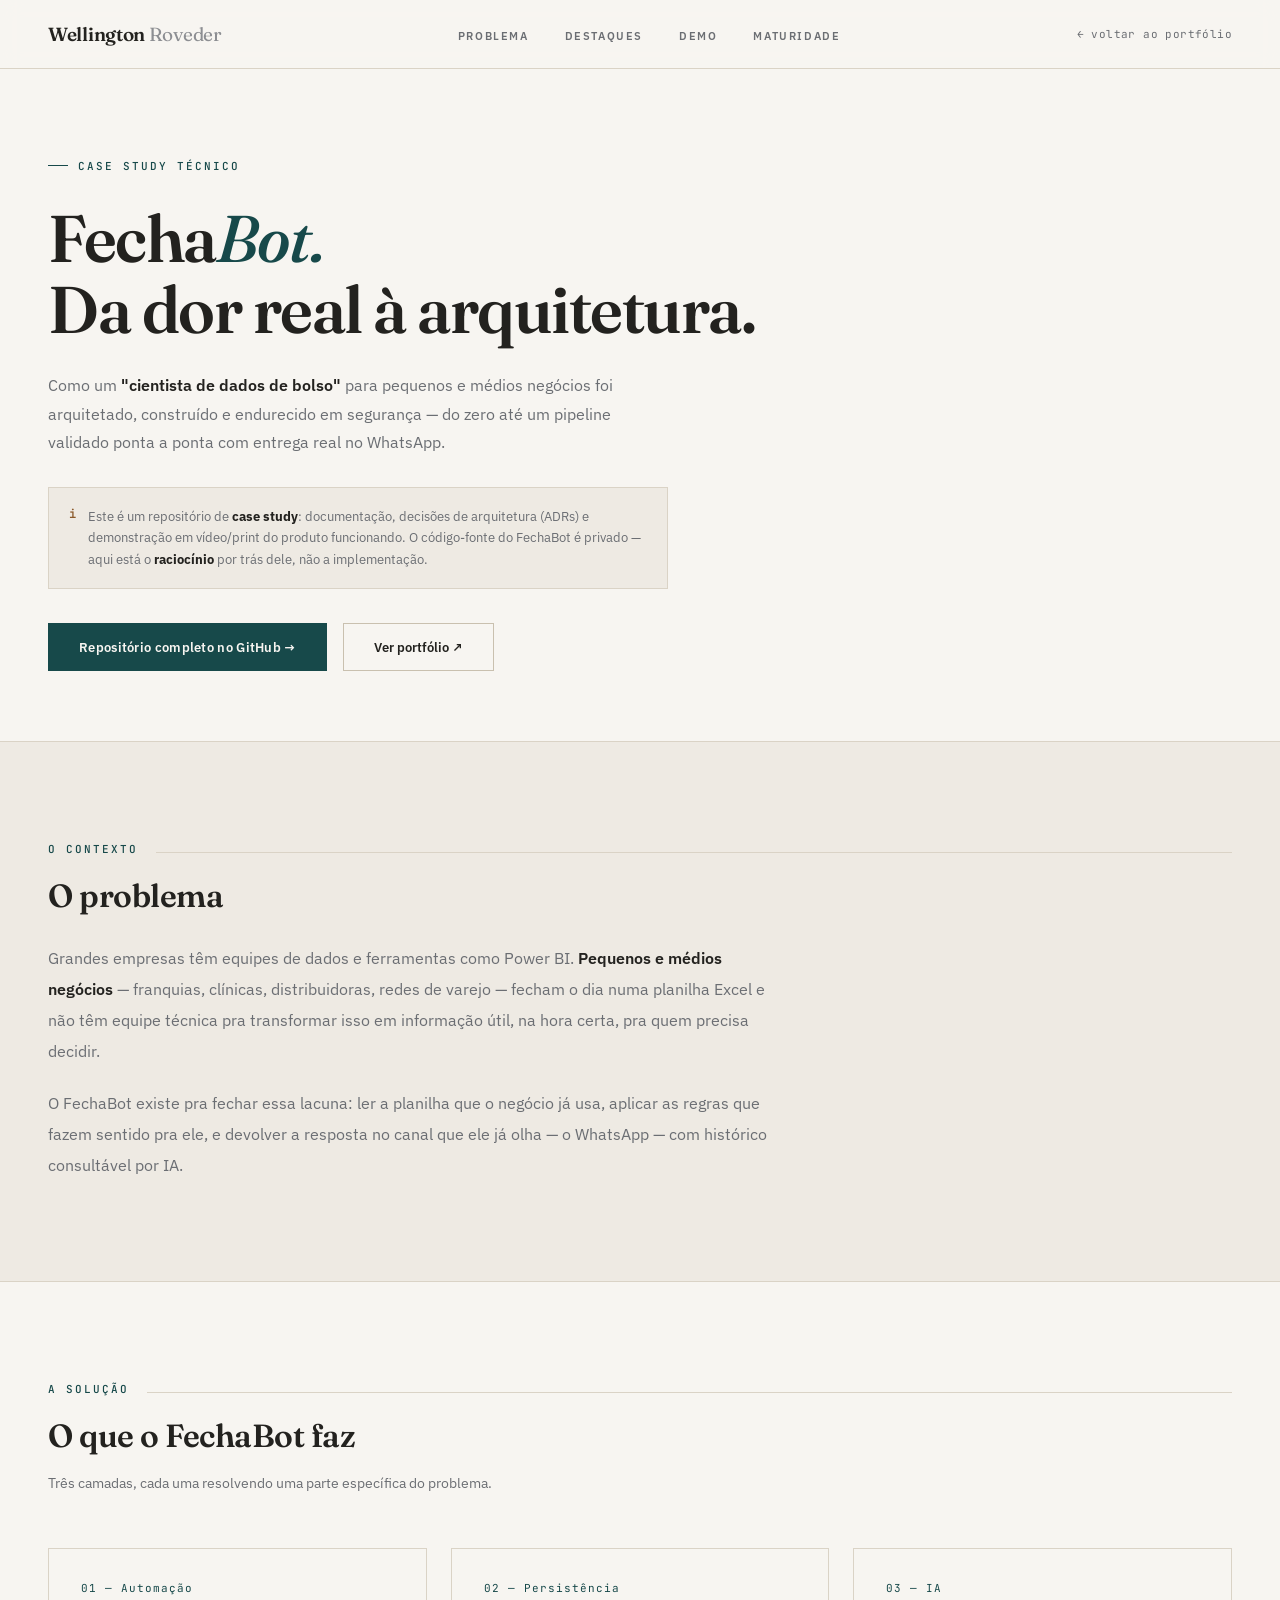
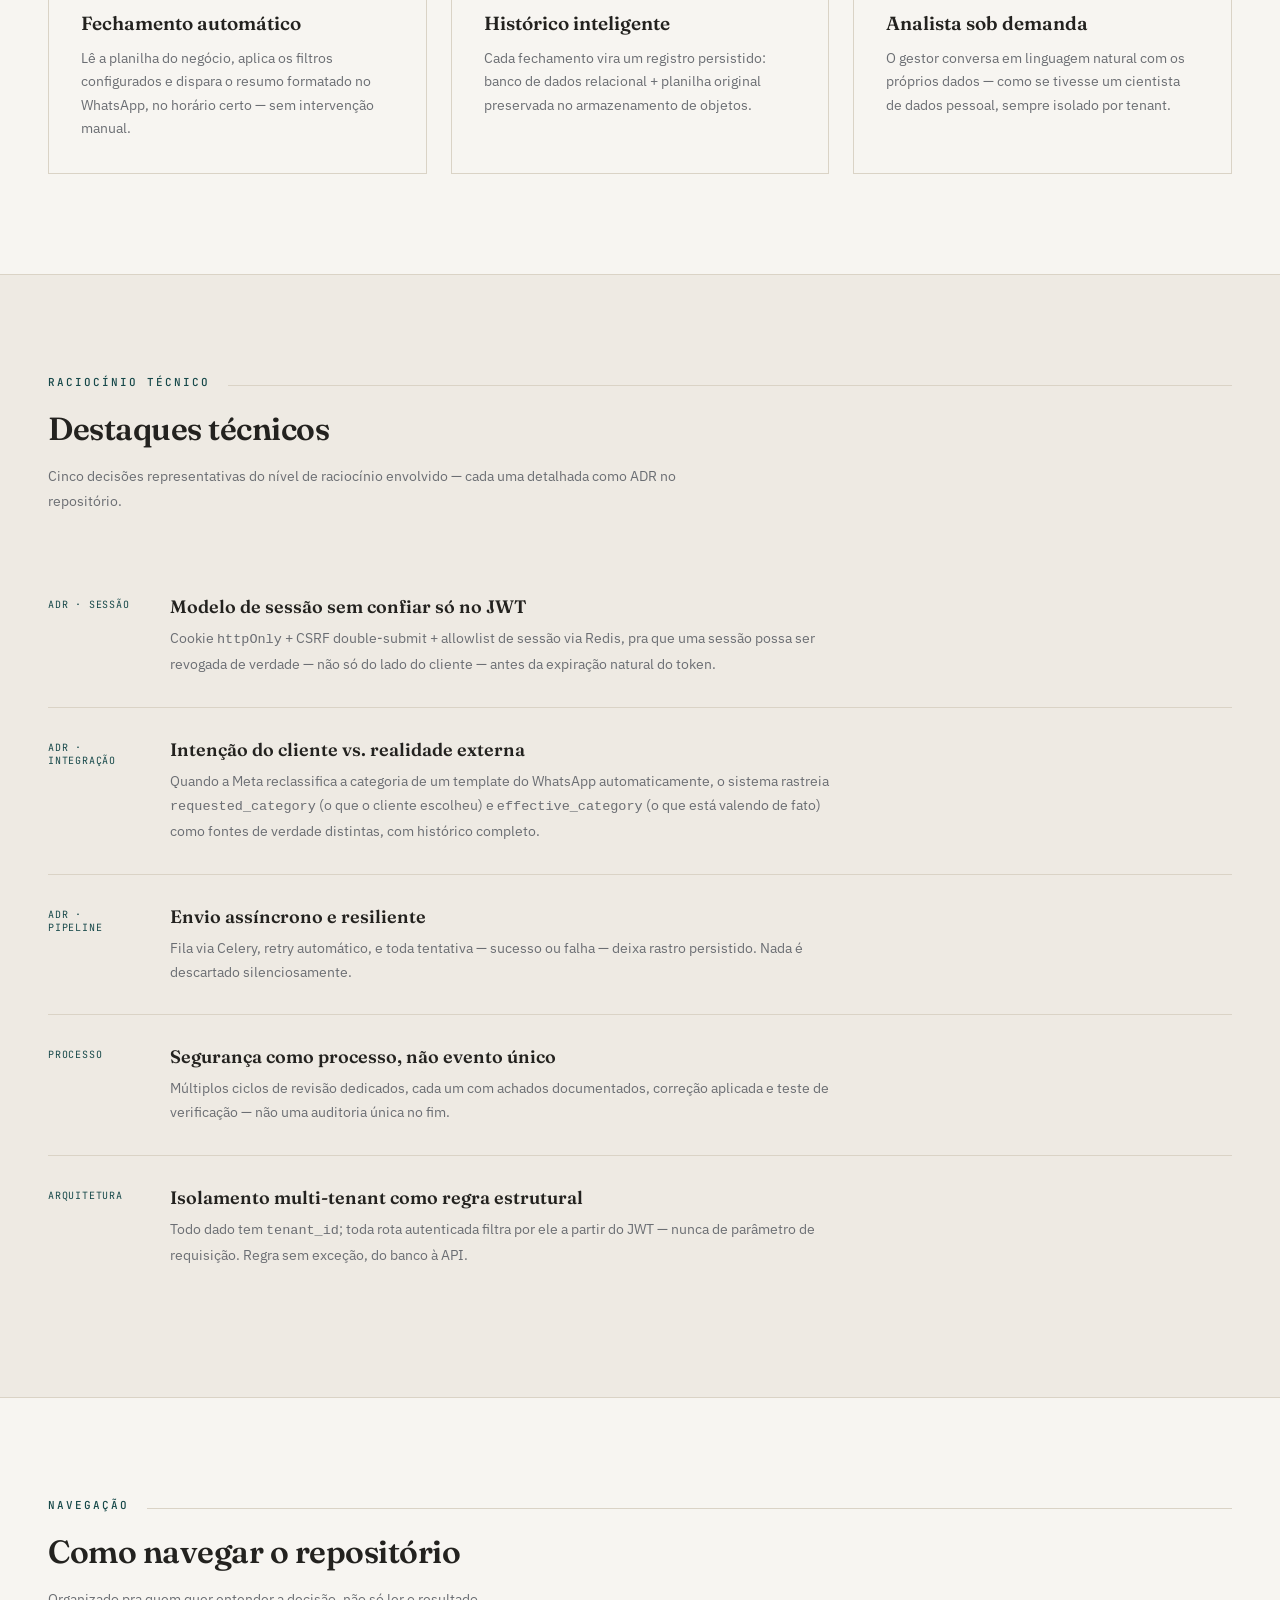
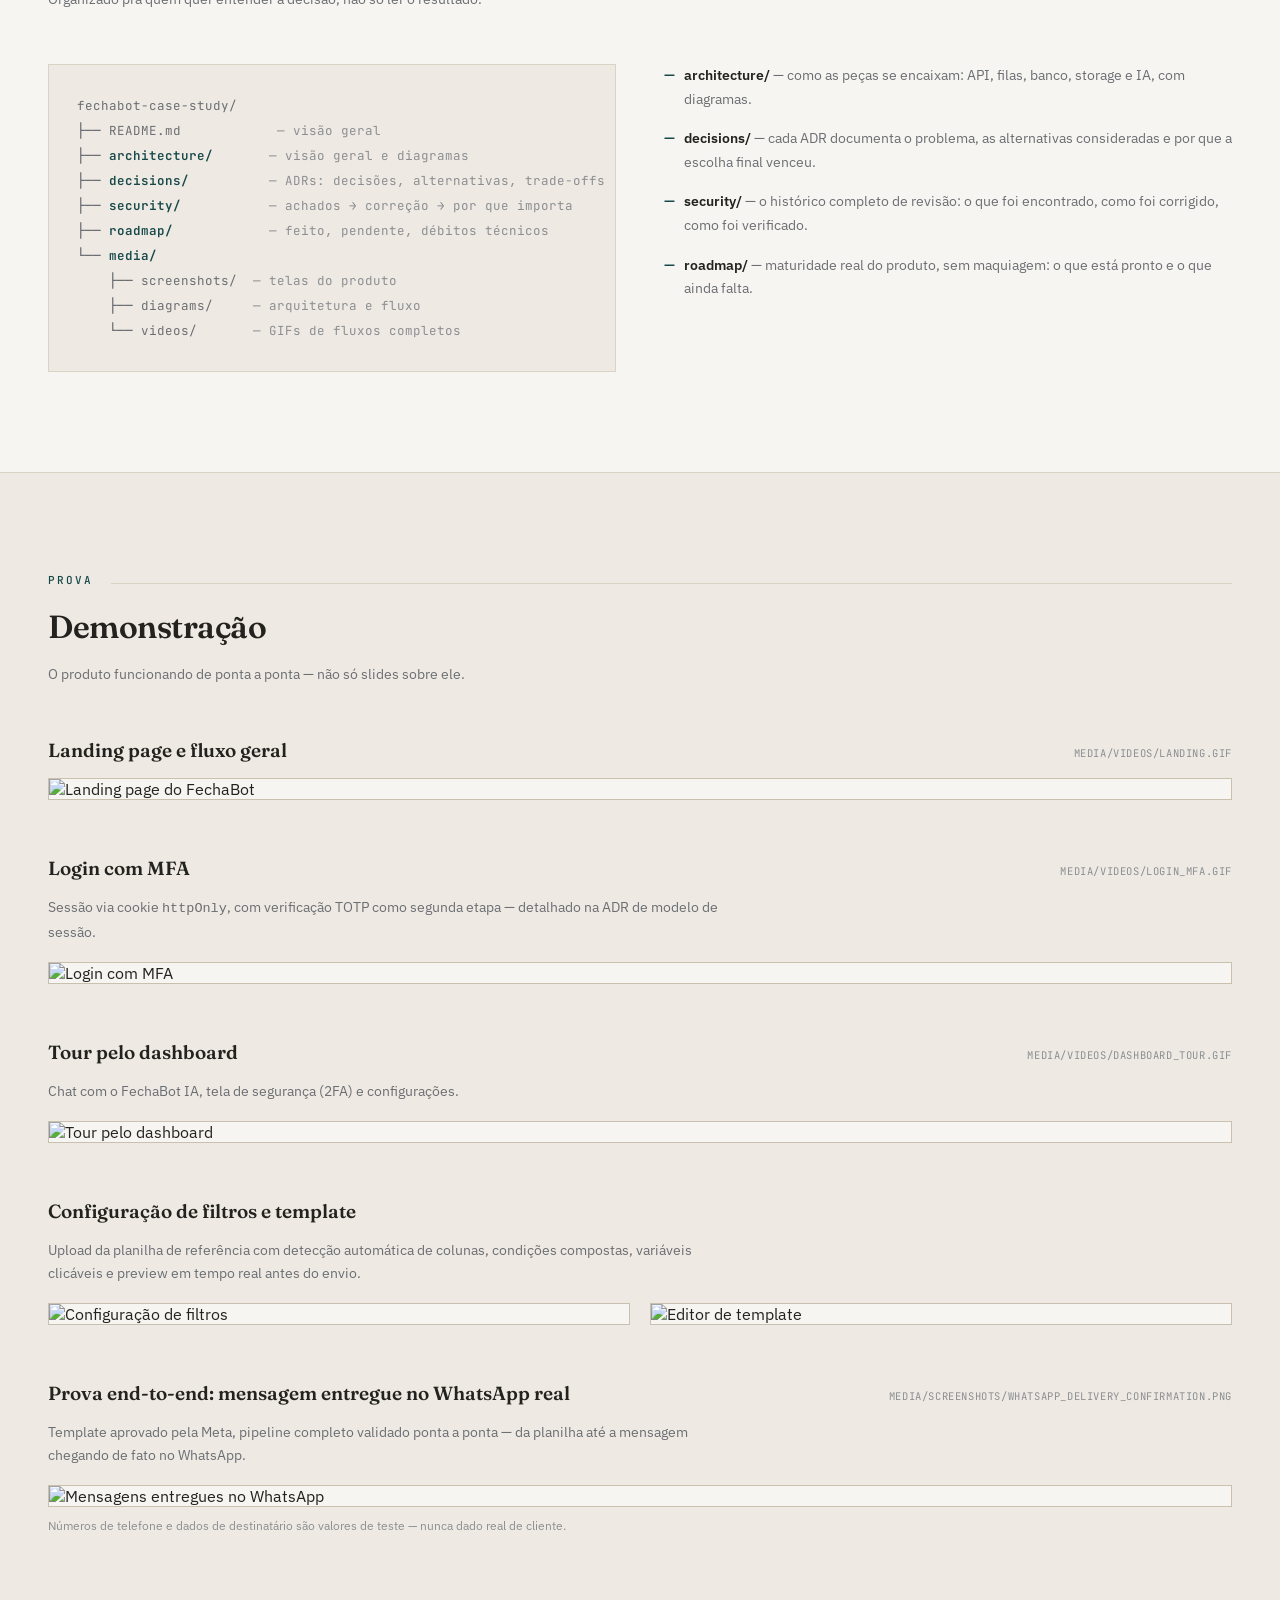
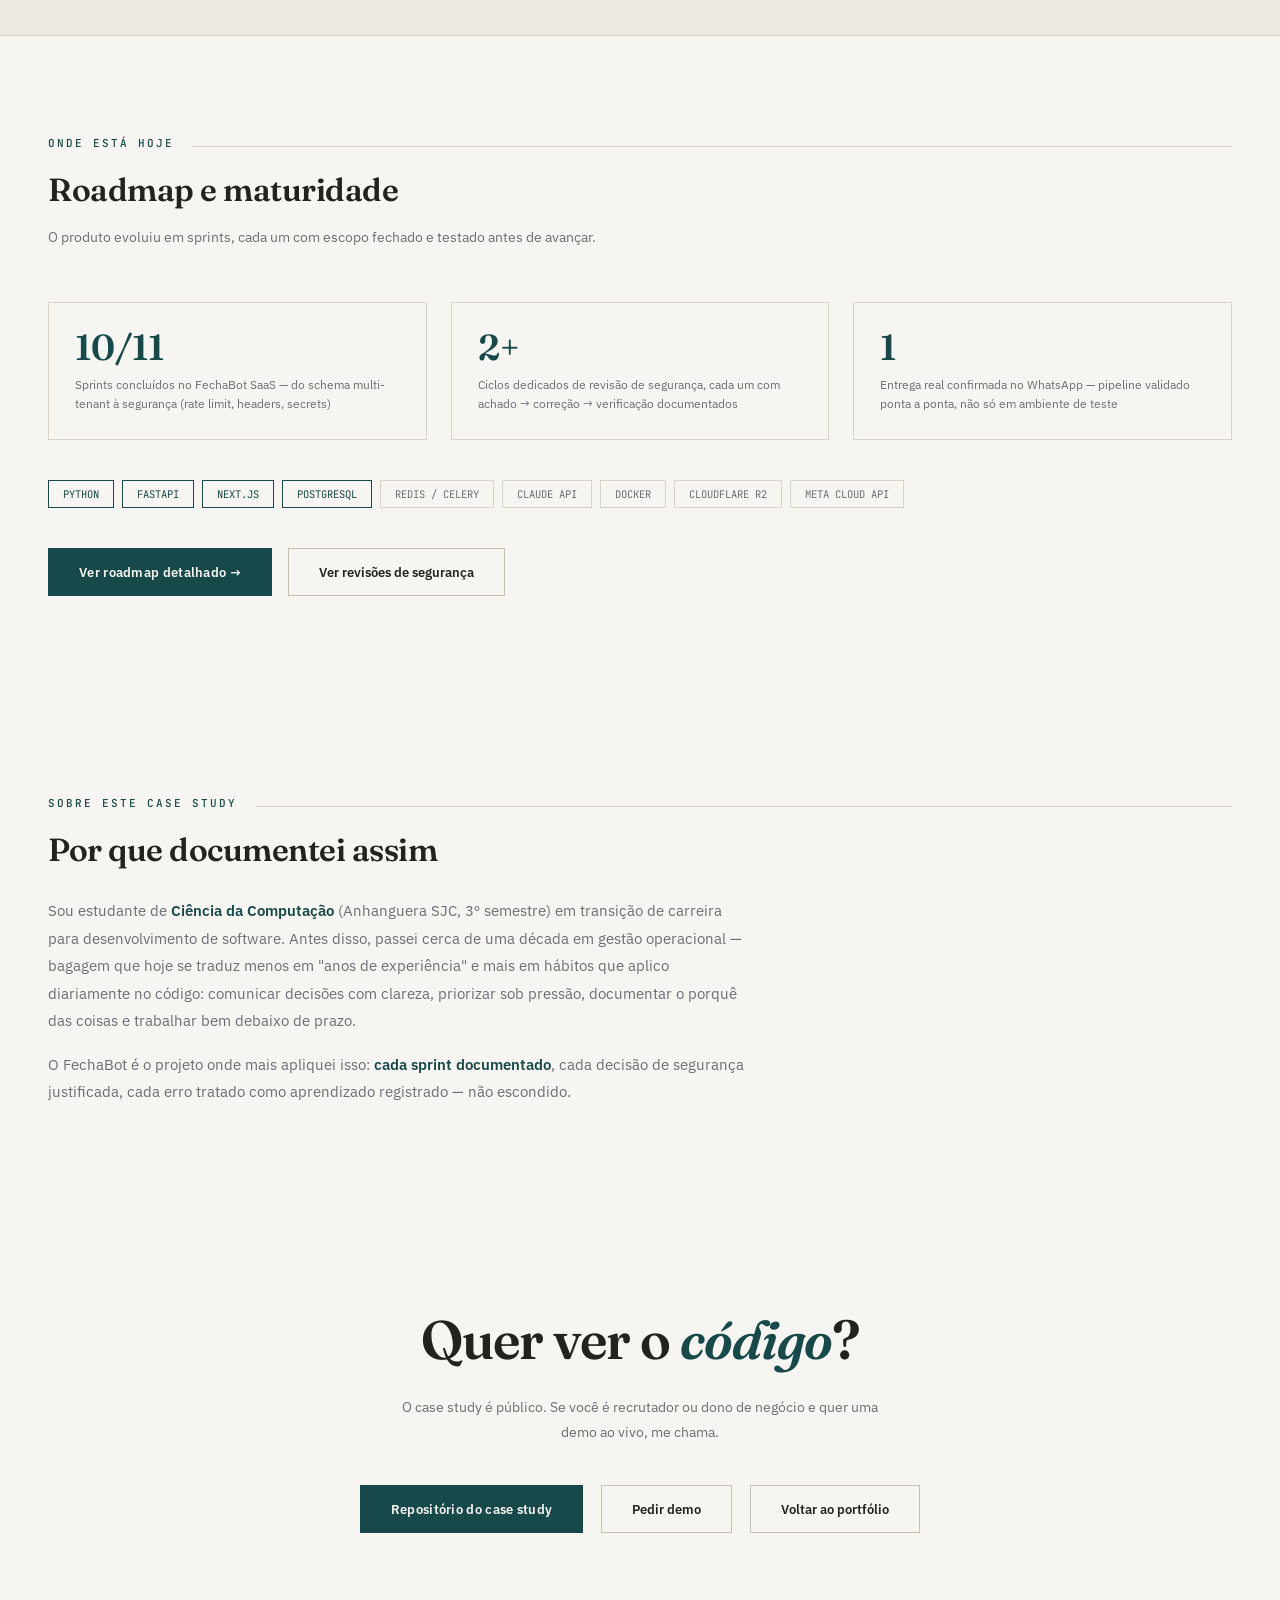
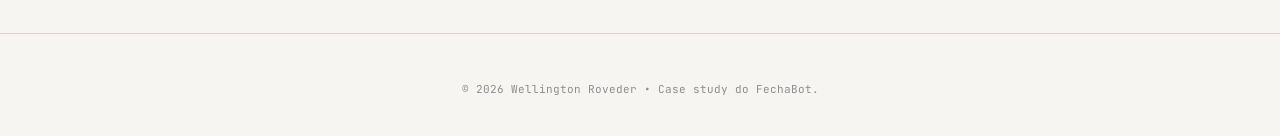
==== case-study.html @ de3d4fc7 "chore: including the fechabot case study in my portfolio" ====
<!DOCTYPE html>
<html lang="pt-BR">
<head>
<meta charset="UTF-8">
<meta name="viewport" content="width=device-width, initial-scale=1.0">
<title>FechaBot — Case Study Técnico | Wellington Roveder</title>
<meta name="description" content="Case study técnico do FechaBot: arquitetura, decisões de segurança e processo de engenharia — do problema real até um pipeline validado ponta a ponta.">
<link rel="preconnect" href="https://fonts.googleapis.com">
<link href="https://fonts.googleapis.com/css2?family=Fraunces:opsz,wght@9..144,400;9..144,500;9..144,600;9..144,700&family=IBM+Plex+Sans:wght@400;500;600;700&family=JetBrains+Mono:wght@400;500;600&display=swap" rel="stylesheet">
<style>
  :root {
    --bg: #F7F5F1;
    --surface: #EEEAE3;
    --surface2: #E4DFD6;
    --border: #DAD3C6;
    --border2: #C9C0AF;
    --graphite: #23221F;
    --slate: #6B6E73;
    --slate-light: #8C8E92;
    --petrol: #17494A;
    --petrol-dark: #0F3536;
    --bronze: #8B5A2B;
    --bronze-light: #A9744A;
    --bordeaux: #6E2A38;
  }

  * { margin: 0; padding: 0; box-sizing: border-box; }
  html { scroll-behavior: smooth; }
  body {
    background: var(--bg);
    color: var(--graphite);
    font-family: 'IBM Plex Sans', sans-serif;
    overflow-x: hidden;
    -webkit-font-smoothing: antialiased;
  }

  ::selection { background: var(--petrol); color: var(--bg); }
  ::-webkit-scrollbar { width: 6px; }
  ::-webkit-scrollbar-track { background: var(--bg); }
  ::-webkit-scrollbar-thumb { background: var(--border2); }
  :focus-visible { outline: 2px solid var(--petrol); outline-offset: 3px; }

  a { color: inherit; }
  img { max-width: 100%; display: block; }

  nav {
    position: fixed; top: 0; left: 0; right: 0; z-index: 100; padding: 22px 48px;
    display: flex; justify-content: space-between; align-items: center;
    border-bottom: 1px solid var(--border); background: rgba(247,245,241,0.88); backdrop-filter: blur(10px);
  }
  .nav-logo { font-family: 'Fraunces', serif; font-weight: 600; font-size: 19px; color: var(--graphite); letter-spacing: -0.3px; text-decoration: none; }
  .nav-logo span { color: var(--slate-light); font-weight: 400; }
  .nav-back { font-family: 'JetBrains Mono', monospace; font-size: 11px; color: var(--slate); text-decoration: none; letter-spacing: 0.4px; transition: color .2s; }
  .nav-back:hover { color: var(--petrol); }
  .nav-links { display: flex; gap: 36px; list-style: none; }
  .nav-links a { color: var(--slate); text-decoration: none; font-size: 11px; letter-spacing: 1.6px; text-transform: uppercase; font-weight: 600; position: relative; padding-bottom: 3px; transition: color 0.25s; }
  .nav-links a::after { content: ''; position: absolute; left: 0; bottom: 0; width: 0; height: 1px; background: var(--petrol); transition: width 0.3s ease; }
  .nav-links a:hover { color: var(--petrol); }
  .nav-links a:hover::after { width: 100%; }

  #hero { min-height: 78vh; display: flex; align-items: center; padding: 150px 48px 70px; position: relative; border-bottom: 1px solid var(--border); }
  .hero-content { position: relative; z-index: 2; max-width: 820px; }
  .hero-tag { display: inline-flex; align-items: center; gap: 10px; font-family: 'JetBrains Mono', monospace; font-size: 11px; color: var(--petrol); letter-spacing: 2px; text-transform: uppercase; margin-bottom: 30px; font-weight: 500; }
  .hero-tag::before { content: ''; width: 20px; height: 1px; background: var(--petrol); }
  .hero-name { font-family: 'Fraunces', serif; font-size: clamp(38px, 5.6vw, 66px); font-weight: 600; line-height: 1.08; letter-spacing: -1.5px; margin-bottom: 26px; color: var(--graphite); }
  .hero-name em { font-style: italic; font-weight: 500; color: var(--petrol); }
  .hero-desc { font-size: 15.5px; line-height: 1.85; color: var(--slate); max-width: 620px; margin-bottom: 30px; }
  .hero-desc strong { color: var(--graphite); font-weight: 600; }
  .hero-note { display: flex; gap: 12px; align-items: flex-start; padding: 18px 20px; background: var(--surface); border: 1px solid var(--border); max-width: 620px; margin-bottom: 34px; }
  .hero-note-icon { color: var(--bronze); font-weight: 600; flex-shrink: 0; font-family: 'JetBrains Mono', monospace; font-size: 12px; }
  .hero-note p { font-size: 12.5px; color: var(--slate); line-height: 1.7; }
  .hero-note strong { color: var(--graphite); }

  .btn-primary { display: inline-flex; align-items: center; gap: 8px; padding: 15px 30px; background: var(--petrol); color: var(--bg); text-decoration: none; font-size: 12.5px; font-weight: 600; letter-spacing: 0.3px; transition: 0.25s ease; border: 1px solid var(--petrol); }
  .btn-primary:hover { background: var(--petrol-dark); border-color: var(--petrol-dark); transform: translateY(-1px); }
  .btn-secondary { display: inline-flex; align-items: center; gap: 8px; padding: 15px 30px; border: 1px solid var(--border2); color: var(--graphite); text-decoration: none; font-size: 12.5px; font-weight: 600; transition: 0.25s ease; }
  .btn-secondary:hover { border-color: var(--petrol); color: var(--petrol); }

  section { padding: 100px 48px; }
  .section-header { display: flex; align-items: baseline; gap: 18px; margin-bottom: 20px; }
  .section-eyebrow { font-family: 'JetBrains Mono', monospace; font-size: 11px; color: var(--petrol); letter-spacing: 2px; text-transform: uppercase; font-weight: 500; white-space: nowrap; }
  .section-title { font-family: 'Fraunces', serif; font-size: 32px; font-weight: 600; letter-spacing: -0.5px; }
  .section-line { flex: 1; height: 1px; background: var(--border); }
  .section-sub { font-size: 14px; color: var(--slate); margin-bottom: 52px; max-width: 640px; line-height: 1.75; }

  /* ---------- PROBLEM ---------- */
  #problem { background: var(--surface); border-bottom: 1px solid var(--border); }
  .problem-text { font-size: 16px; line-height: 1.95; color: var(--slate); max-width: 720px; }
  .problem-text strong { color: var(--graphite); font-weight: 600; }
  .problem-text p + p { margin-top: 20px; }

  /* ---------- LAYERS ---------- */
  .layers-grid { display: grid; grid-template-columns: repeat(3, 1fr); gap: 24px; }
  .layer-card { border: 1px solid var(--border); background: var(--bg); padding: 32px; }
  .layer-num { font-family: 'JetBrains Mono', monospace; font-size: 11px; color: var(--petrol); letter-spacing: 1px; margin-bottom: 16px; }
  .layer-title { font-family: 'Fraunces', serif; font-size: 19px; font-weight: 600; margin-bottom: 12px; }
  .layer-desc { font-size: 13.5px; color: var(--slate); line-height: 1.75; }

  /* ---------- HIGHLIGHTS (ADR-style) ---------- */
  #highlights { background: var(--surface); border-top: 1px solid var(--border); border-bottom: 1px solid var(--border); }
  .highlight-list { display: flex; flex-direction: column; }
  .highlight-item { display: grid; grid-template-columns: 90px 1fr; gap: 32px; padding: 30px 0; border-bottom: 1px solid var(--border); }
  .highlight-item:last-child { border-bottom: none; }
  .highlight-tag { font-family: 'JetBrains Mono', monospace; font-size: 10px; color: var(--petrol); text-transform: uppercase; letter-spacing: 0.8px; padding-top: 3px; }
  .highlight-title { font-family: 'Fraunces', serif; font-size: 18px; font-weight: 600; margin-bottom: 8px; }
  .highlight-desc { font-size: 13.5px; color: var(--slate); line-height: 1.8; max-width: 680px; }

  /* ---------- STRUCTURE ---------- */
  .structure-grid { display: grid; grid-template-columns: 1fr 1fr; gap: 48px; align-items: start; }
  .repo-tree { font-family: 'JetBrains Mono', monospace; font-size: 12.5px; line-height: 2; color: var(--slate); background: var(--surface); border: 1px solid var(--border); padding: 28px; white-space: pre; overflow-x: auto; }
  .repo-tree .folder { color: var(--petrol); font-weight: 600; }
  .repo-tree .comment { color: var(--slate-light); }
  .structure-note-list { list-style: none; display: flex; flex-direction: column; gap: 16px; }
  .structure-note-list li { font-size: 13.5px; color: var(--slate); line-height: 1.75; padding-left: 20px; position: relative; }
  .structure-note-list li::before { content: '—'; position: absolute; left: 0; color: var(--petrol); font-weight: 600; }
  .structure-note-list strong { color: var(--graphite); font-weight: 600; }

  /* ---------- DEMO ---------- */
  #demo { background: var(--surface); border-top: 1px solid var(--border); border-bottom: 1px solid var(--border); }
  .demo-block { margin-bottom: 56px; }
  .demo-block:last-child { margin-bottom: 0; }
  .demo-head { display: flex; justify-content: space-between; align-items: baseline; gap: 16px; flex-wrap: wrap; margin-bottom: 16px; }
  .demo-title { font-family: 'Fraunces', serif; font-size: 19px; font-weight: 600; }
  .demo-ref { font-family: 'JetBrains Mono', monospace; font-size: 10.5px; color: var(--slate-light); text-transform: uppercase; letter-spacing: 0.6px; }
  .demo-desc { font-size: 13.5px; color: var(--slate); line-height: 1.7; margin-bottom: 18px; max-width: 680px; }
  .demo-media { border: 1px solid var(--border2); background: var(--bg); overflow: hidden; }
  .demo-media img { width: 100%; }
  .demo-caption { font-size: 11.5px; color: var(--slate-light); margin-top: 10px; line-height: 1.6; }
  .demo-row { display: grid; grid-template-columns: 1fr 1fr; gap: 20px; }

  /* ---------- ROADMAP / MATURITY ---------- */
  .maturity-grid { display: grid; grid-template-columns: repeat(3, 1fr); gap: 24px; margin-bottom: 40px; }
  .maturity-card { border: 1px solid var(--border); padding: 26px; background: var(--bg); }
  .maturity-num { font-family: 'Fraunces', serif; font-size: 36px; font-weight: 600; color: var(--petrol); line-height: 1; margin-bottom: 10px; }
  .maturity-label { font-size: 12px; color: var(--slate); line-height: 1.6; }
  .roadmap-cta { display: flex; gap: 16px; flex-wrap: wrap; align-items: center; }

  /* ---------- STACK STRIP ---------- */
  .stack-strip { display: flex; flex-wrap: wrap; gap: 8px; }
  .tag { display: inline-block; padding: 6px 14px; border: 1px solid var(--border); font-family: 'JetBrains Mono', monospace; font-size: 10.5px; color: var(--slate); text-transform: uppercase; }
  .tag.highlight { border-color: var(--petrol); color: var(--petrol); }

  /* ---------- ABOUT / CTA ---------- */
  #about-cs { text-align: left; }
  .about-cs-text { font-size: 14.5px; color: var(--slate); line-height: 1.9; max-width: 700px; }
  .about-cs-text strong { color: var(--petrol); font-weight: 600; }
  .about-cs-text p + p { margin-top: 16px; }

  #contact { text-align: center; }
  .contact-title { font-family: 'Fraunces', serif; font-size: clamp(34px, 4.6vw, 54px); font-weight: 600; margin-bottom: 22px; letter-spacing: -1px; }
  .contact-title em { font-style: italic; color: var(--petrol); }
  .contact-sub { font-size: 14px; color: var(--slate); max-width: 480px; margin: 0 auto 40px; line-height: 1.8; }
  .contact-links { display: flex; justify-content: center; gap: 18px; flex-wrap: wrap; }

  .reveal { opacity: 0; transform: translateY(14px); transition: 0.7s cubic-bezier(0.16,1,0.3,1); }
  .reveal.visible { opacity: 1; transform: translateY(0); }

  @media (prefers-reduced-motion: reduce) {
    .reveal { opacity: 1; transform: none; transition: none; }
    html { scroll-behavior: auto; }
  }

  @media (max-width: 1000px) {
    .layers-grid { grid-template-columns: 1fr; }
    .structure-grid { grid-template-columns: 1fr; }
    .demo-row { grid-template-columns: 1fr; }
    .maturity-grid { grid-template-columns: 1fr; }
    .highlight-item { grid-template-columns: 1fr; gap: 8px; }
  }
  @media (max-width: 900px) {
    section { padding: 70px 24px; }
    nav { padding: 18px 20px; }
    .nav-links { display: none; }
    #hero { padding: 120px 24px 56px; }
    .section-header { flex-wrap: wrap; }
  }
</style>
</head>
<body>

<nav>
  <a href="index.html" class="nav-logo">Wellington<span> Roveder</span></a>
  <ul class="nav-links">
    <li><a href="#problem">Problema</a></li>
    <li><a href="#highlights">Destaques</a></li>
    <li><a href="#demo">Demo</a></li>
    <li><a href="#roadmap">Maturidade</a></li>
  </ul>
  <a href="index.html" class="nav-back">← voltar ao portfólio</a>
</nav>

<section id="hero">
  <div class="hero-content">
    <div class="hero-tag">Case study técnico</div>
    <h1 class="hero-name">Fecha<em>Bot.</em><br>Da dor real à arquitetura.</h1>
    <p class="hero-desc">
      Como um <strong>"cientista de dados de bolso"</strong> para pequenos e médios negócios
      foi arquitetado, construído e endurecido em segurança — do zero até um pipeline
      validado ponta a ponta com entrega real no WhatsApp.
    </p>
    <div class="hero-note">
      <span class="hero-note-icon">i</span>
      <p>Este é um repositório de <strong>case study</strong>: documentação, decisões de
      arquitetura (ADRs) e demonstração em vídeo/print do produto funcionando. O código-fonte
      do FechaBot é privado — aqui está o <strong>raciocínio</strong> por trás dele, não a
      implementação.</p>
    </div>
    <div style="display:flex; gap:16px; flex-wrap:wrap;">
      <a href="https://github.com/Wellington-Roveder/fechabot-case-study" target="_blank" class="btn-primary">Repositório completo no GitHub →</a>
      <a href="index.html" class="btn-secondary">Ver portfólio ↗</a>
    </div>
  </div>
</section>

<section id="problem">
  <div class="section-header reveal">
    <span class="section-eyebrow">O contexto</span>
    <div class="section-line"></div>
  </div>
  <h2 class="section-title reveal" style="margin-bottom: 28px;">O problema</h2>
  <div class="problem-text reveal">
    <p>Grandes empresas têm equipes de dados e ferramentas como Power BI. <strong>Pequenos e
    médios negócios</strong> — franquias, clínicas, distribuidoras, redes de varejo — fecham o
    dia numa planilha Excel e não têm equipe técnica pra transformar isso em informação útil,
    na hora certa, pra quem precisa decidir.</p>
    <p>O FechaBot existe pra fechar essa lacuna: ler a planilha que o negócio já usa, aplicar
    as regras que fazem sentido pra ele, e devolver a resposta no canal que ele já olha —
    o WhatsApp — com histórico consultável por IA.</p>
  </div>
</section>

<section id="layers">
  <div class="section-header reveal">
    <span class="section-eyebrow">A solução</span>
    <div class="section-line"></div>
  </div>
  <h2 class="section-title reveal" style="margin-bottom: 16px;">O que o FechaBot faz</h2>
  <p class="section-sub reveal">Três camadas, cada uma resolvendo uma parte específica do problema.</p>
  <div class="layers-grid">
    <div class="layer-card reveal">
      <div class="layer-num">01 — Automação</div>
      <h3 class="layer-title">Fechamento automático</h3>
      <p class="layer-desc">Lê a planilha do negócio, aplica os filtros configurados e dispara o resumo formatado no WhatsApp, no horário certo — sem intervenção manual.</p>
    </div>
    <div class="layer-card reveal">
      <div class="layer-num">02 — Persistência</div>
      <h3 class="layer-title">Histórico inteligente</h3>
      <p class="layer-desc">Cada fechamento vira um registro persistido: banco de dados relacional + planilha original preservada no armazenamento de objetos.</p>
    </div>
    <div class="layer-card reveal">
      <div class="layer-num">03 — IA</div>
      <h3 class="layer-title">Analista sob demanda</h3>
      <p class="layer-desc">O gestor conversa em linguagem natural com os próprios dados — como se tivesse um cientista de dados pessoal, sempre isolado por tenant.</p>
    </div>
  </div>
</section>

<section id="highlights">
  <div class="section-header reveal">
    <span class="section-eyebrow">Raciocínio técnico</span>
    <div class="section-line"></div>
  </div>
  <h2 class="section-title reveal" style="margin-bottom: 16px;">Destaques técnicos</h2>
  <p class="section-sub reveal">Cinco decisões representativas do nível de raciocínio envolvido — cada uma detalhada como ADR no repositório.</p>

  <div class="highlight-list">
    <div class="highlight-item reveal">
      <span class="highlight-tag">ADR · Sessão</span>
      <div>
        <h3 class="highlight-title">Modelo de sessão sem confiar só no JWT</h3>
        <p class="highlight-desc">Cookie <code>httpOnly</code> + CSRF double-submit + allowlist de sessão via Redis, pra que uma sessão possa ser revogada de verdade — não só do lado do cliente — antes da expiração natural do token.</p>
      </div>
    </div>
    <div class="highlight-item reveal">
      <span class="highlight-tag">ADR · Integração</span>
      <div>
        <h3 class="highlight-title">Intenção do cliente vs. realidade externa</h3>
        <p class="highlight-desc">Quando a Meta reclassifica a categoria de um template do WhatsApp automaticamente, o sistema rastreia <code>requested_category</code> (o que o cliente escolheu) e <code>effective_category</code> (o que está valendo de fato) como fontes de verdade distintas, com histórico completo.</p>
      </div>
    </div>
    <div class="highlight-item reveal">
      <span class="highlight-tag">ADR · Pipeline</span>
      <div>
        <h3 class="highlight-title">Envio assíncrono e resiliente</h3>
        <p class="highlight-desc">Fila via Celery, retry automático, e toda tentativa — sucesso ou falha — deixa rastro persistido. Nada é descartado silenciosamente.</p>
      </div>
    </div>
    <div class="highlight-item reveal">
      <span class="highlight-tag">Processo</span>
      <div>
        <h3 class="highlight-title">Segurança como processo, não evento único</h3>
        <p class="highlight-desc">Múltiplos ciclos de revisão dedicados, cada um com achados documentados, correção aplicada e teste de verificação — não uma auditoria única no fim.</p>
      </div>
    </div>
    <div class="highlight-item reveal">
      <span class="highlight-tag">Arquitetura</span>
      <div>
        <h3 class="highlight-title">Isolamento multi-tenant como regra estrutural</h3>
        <p class="highlight-desc">Todo dado tem <code>tenant_id</code>; toda rota autenticada filtra por ele a partir do JWT — nunca de parâmetro de requisição. Regra sem exceção, do banco à API.</p>
      </div>
    </div>
  </div>
</section>

<section id="structure">
  <div class="section-header reveal">
    <span class="section-eyebrow">Navegação</span>
    <div class="section-line"></div>
  </div>
  <h2 class="section-title reveal" style="margin-bottom: 16px;">Como navegar o repositório</h2>
  <p class="section-sub reveal">Organizado pra quem quer entender a decisão, não só ler o resultado.</p>
  <div class="structure-grid">
    <pre class="repo-tree reveal">fechabot-case-study/
├── README.md            <span class="comment">— visão geral</span>
├── <span class="folder">architecture/</span>       <span class="comment">— visão geral e diagramas</span>
├── <span class="folder">decisions/</span>          <span class="comment">— ADRs: decisões, alternativas, trade-offs</span>
├── <span class="folder">security/</span>           <span class="comment">— achados → correção → por que importa</span>
├── <span class="folder">roadmap/</span>            <span class="comment">— feito, pendente, débitos técnicos</span>
└── <span class="folder">media/</span>
    ├── screenshots/  <span class="comment">— telas do produto</span>
    ├── diagrams/     <span class="comment">— arquitetura e fluxo</span>
    └── videos/       <span class="comment">— GIFs de fluxos completos</span></pre>
    <ul class="structure-note-list reveal">
      <li><strong>architecture/</strong> — como as peças se encaixam: API, filas, banco, storage e IA, com diagramas.</li>
      <li><strong>decisions/</strong> — cada ADR documenta o problema, as alternativas consideradas e por que a escolha final venceu.</li>
      <li><strong>security/</strong> — o histórico completo de revisão: o que foi encontrado, como foi corrigido, como foi verificado.</li>
      <li><strong>roadmap/</strong> — maturidade real do produto, sem maquiagem: o que está pronto e o que ainda falta.</li>
    </ul>
  </div>
</section>

<section id="demo">
  <div class="section-header reveal">
    <span class="section-eyebrow">Prova</span>
    <div class="section-line"></div>
  </div>
  <h2 class="section-title reveal" style="margin-bottom: 16px;">Demonstração</h2>
  <p class="section-sub reveal">O produto funcionando de ponta a ponta — não só slides sobre ele.</p>

  <div class="demo-block reveal">
    <div class="demo-head">
      <h3 class="demo-title">Landing page e fluxo geral</h3>
      <span class="demo-ref">media/videos/landing.gif</span>
    </div>
    <div class="demo-media"><img src="https://raw.githubusercontent.com/Wellington-Roveder/fechabot-case-study/main/media/videos/landing.gif" alt="Landing page do FechaBot" loading="lazy"></div>
  </div>

  <div class="demo-block reveal">
    <div class="demo-head">
      <h3 class="demo-title">Login com MFA</h3>
      <span class="demo-ref">media/videos/login_mfa.gif</span>
    </div>
    <p class="demo-desc">Sessão via cookie <code>httpOnly</code>, com verificação TOTP como segunda etapa — detalhado na ADR de modelo de sessão.</p>
    <div class="demo-media"><img src="https://raw.githubusercontent.com/Wellington-Roveder/fechabot-case-study/main/media/videos/login_mfa.gif" alt="Login com MFA" loading="lazy"></div>
  </div>

  <div class="demo-block reveal">
    <div class="demo-head">
      <h3 class="demo-title">Tour pelo dashboard</h3>
      <span class="demo-ref">media/videos/dashboard_tour.gif</span>
    </div>
    <p class="demo-desc">Chat com o FechaBot IA, tela de segurança (2FA) e configurações.</p>
    <div class="demo-media"><img src="https://raw.githubusercontent.com/Wellington-Roveder/fechabot-case-study/main/media/videos/dashboard_tour.gif" alt="Tour pelo dashboard" loading="lazy"></div>
  </div>

  <div class="demo-block reveal">
    <div class="demo-head">
      <h3 class="demo-title">Configuração de filtros e template</h3>
    </div>
    <p class="demo-desc">Upload da planilha de referência com detecção automática de colunas, condições compostas, variáveis clicáveis e preview em tempo real antes do envio.</p>
    <div class="demo-row">
      <div class="demo-media"><img src="https://raw.githubusercontent.com/Wellington-Roveder/fechabot-case-study/main/media/videos/filter_config.gif" alt="Configuração de filtros" loading="lazy"></div>
      <div class="demo-media"><img src="https://raw.githubusercontent.com/Wellington-Roveder/fechabot-case-study/main/media/videos/template_config.gif" alt="Editor de template" loading="lazy"></div>
    </div>
  </div>

  <div class="demo-block reveal">
    <div class="demo-head">
      <h3 class="demo-title">Prova end-to-end: mensagem entregue no WhatsApp real</h3>
      <span class="demo-ref">media/screenshots/whatsapp_delivery_confirmation.png</span>
    </div>
    <p class="demo-desc">Template aprovado pela Meta, pipeline completo validado ponta a ponta — da planilha até a mensagem chegando de fato no WhatsApp.</p>
    <div class="demo-media"><img src="https://raw.githubusercontent.com/Wellington-Roveder/fechabot-case-study/main/media/screenshots/whatsapp_delivery_confirmation.png" alt="Mensagens entregues no WhatsApp" loading="lazy"></div>
    <p class="demo-caption">Números de telefone e dados de destinatário são valores de teste — nunca dado real de cliente.</p>
  </div>
</section>

<section id="roadmap">
  <div class="section-header reveal">
    <span class="section-eyebrow">Onde está hoje</span>
    <div class="section-line"></div>
  </div>
  <h2 class="section-title reveal" style="margin-bottom: 16px;">Roadmap e maturidade</h2>
  <p class="section-sub reveal">O produto evoluiu em sprints, cada um com escopo fechado e testado antes de avançar.</p>

  <div class="maturity-grid">
    <div class="maturity-card reveal">
      <div class="maturity-num">10/11</div>
      <div class="maturity-label">Sprints concluídos no FechaBot SaaS — do schema multi-tenant à segurança (rate limit, headers, secrets)</div>
    </div>
    <div class="maturity-card reveal">
      <div class="maturity-num">2+</div>
      <div class="maturity-label">Ciclos dedicados de revisão de segurança, cada um com achado → correção → verificação documentados</div>
    </div>
    <div class="maturity-card reveal">
      <div class="maturity-num">1</div>
      <div class="maturity-label">Entrega real confirmada no WhatsApp — pipeline validado ponta a ponta, não só em ambiente de teste</div>
    </div>
  </div>

  <div class="stack-strip reveal" style="margin-bottom: 40px;">
    <span class="tag highlight">Python</span>
    <span class="tag highlight">FastAPI</span>
    <span class="tag highlight">Next.js</span>
    <span class="tag highlight">PostgreSQL</span>
    <span class="tag">Redis / Celery</span>
    <span class="tag">Claude API</span>
    <span class="tag">Docker</span>
    <span class="tag">Cloudflare R2</span>
    <span class="tag">Meta Cloud API</span>
  </div>

  <div class="roadmap-cta reveal">
    <a href="https://github.com/Wellington-Roveder/fechabot-case-study/tree/main/roadmap" target="_blank" class="btn-primary">Ver roadmap detalhado →</a>
    <a href="https://github.com/Wellington-Roveder/fechabot-case-study/tree/main/security" target="_blank" class="btn-secondary">Ver revisões de segurança</a>
  </div>
</section>

<section id="about-cs">
  <div class="section-header reveal">
    <span class="section-eyebrow">Sobre este case study</span>
    <div class="section-line"></div>
  </div>
  <h2 class="section-title reveal" style="margin-bottom: 28px;">Por que documentei assim</h2>
  <div class="about-cs-text reveal">
    <p>Sou estudante de <strong>Ciência da Computação</strong> (Anhanguera SJC, 3º semestre) em
    transição de carreira para desenvolvimento de software. Antes disso, passei cerca de uma
    década em gestão operacional — bagagem que hoje se traduz menos em "anos de experiência" e
    mais em hábitos que aplico diariamente no código: comunicar decisões com clareza, priorizar
    sob pressão, documentar o porquê das coisas e trabalhar bem debaixo de prazo.</p>
    <p>O FechaBot é o projeto onde mais apliquei isso: <strong>cada sprint documentado</strong>,
    cada decisão de segurança justificada, cada erro tratado como aprendizado registrado — não
    escondido.</p>
  </div>
</section>

<section id="contact">
  <h2 class="contact-title reveal">Quer ver o <em>código</em>?</h2>
  <p class="contact-sub reveal">O case study é público. Se você é recrutador ou dono de negócio e quer uma demo ao vivo, me chama.</p>
  <div class="contact-links reveal">
    <a href="https://github.com/Wellington-Roveder/fechabot-case-study" target="_blank" class="btn-primary">Repositório do case study</a>
    <a href="mailto:rovederwellington@gmail.com?subject=FechaBot%20-%20quero%20ver%20uma%20demo" class="btn-secondary">Pedir demo</a>
    <a href="index.html" class="btn-secondary">Voltar ao portfólio</a>
  </div>
</section>

<footer style="padding: 48px; text-align: center; font-family: 'JetBrains Mono', monospace; font-size: 11px; color: var(--slate-light); border-top: 1px solid var(--border);">
  © 2026 Wellington Roveder • Case study do FechaBot.
</footer>

<script>
  const reduceMotion = window.matchMedia('(prefers-reduced-motion: reduce)').matches;
  const observer = new IntersectionObserver(entries => {
    entries.forEach(entry => {
      if (entry.isIntersecting) {
        entry.target.classList.add('visible');
      }
    });
  }, { threshold: 0.12 });

  if (!reduceMotion) {
    document.querySelectorAll('.reveal').forEach(el => observer.observe(el));
  } else {
    document.querySelectorAll('.reveal').forEach(el => el.classList.add('visible'));
  }
</script>

</body>
</html>
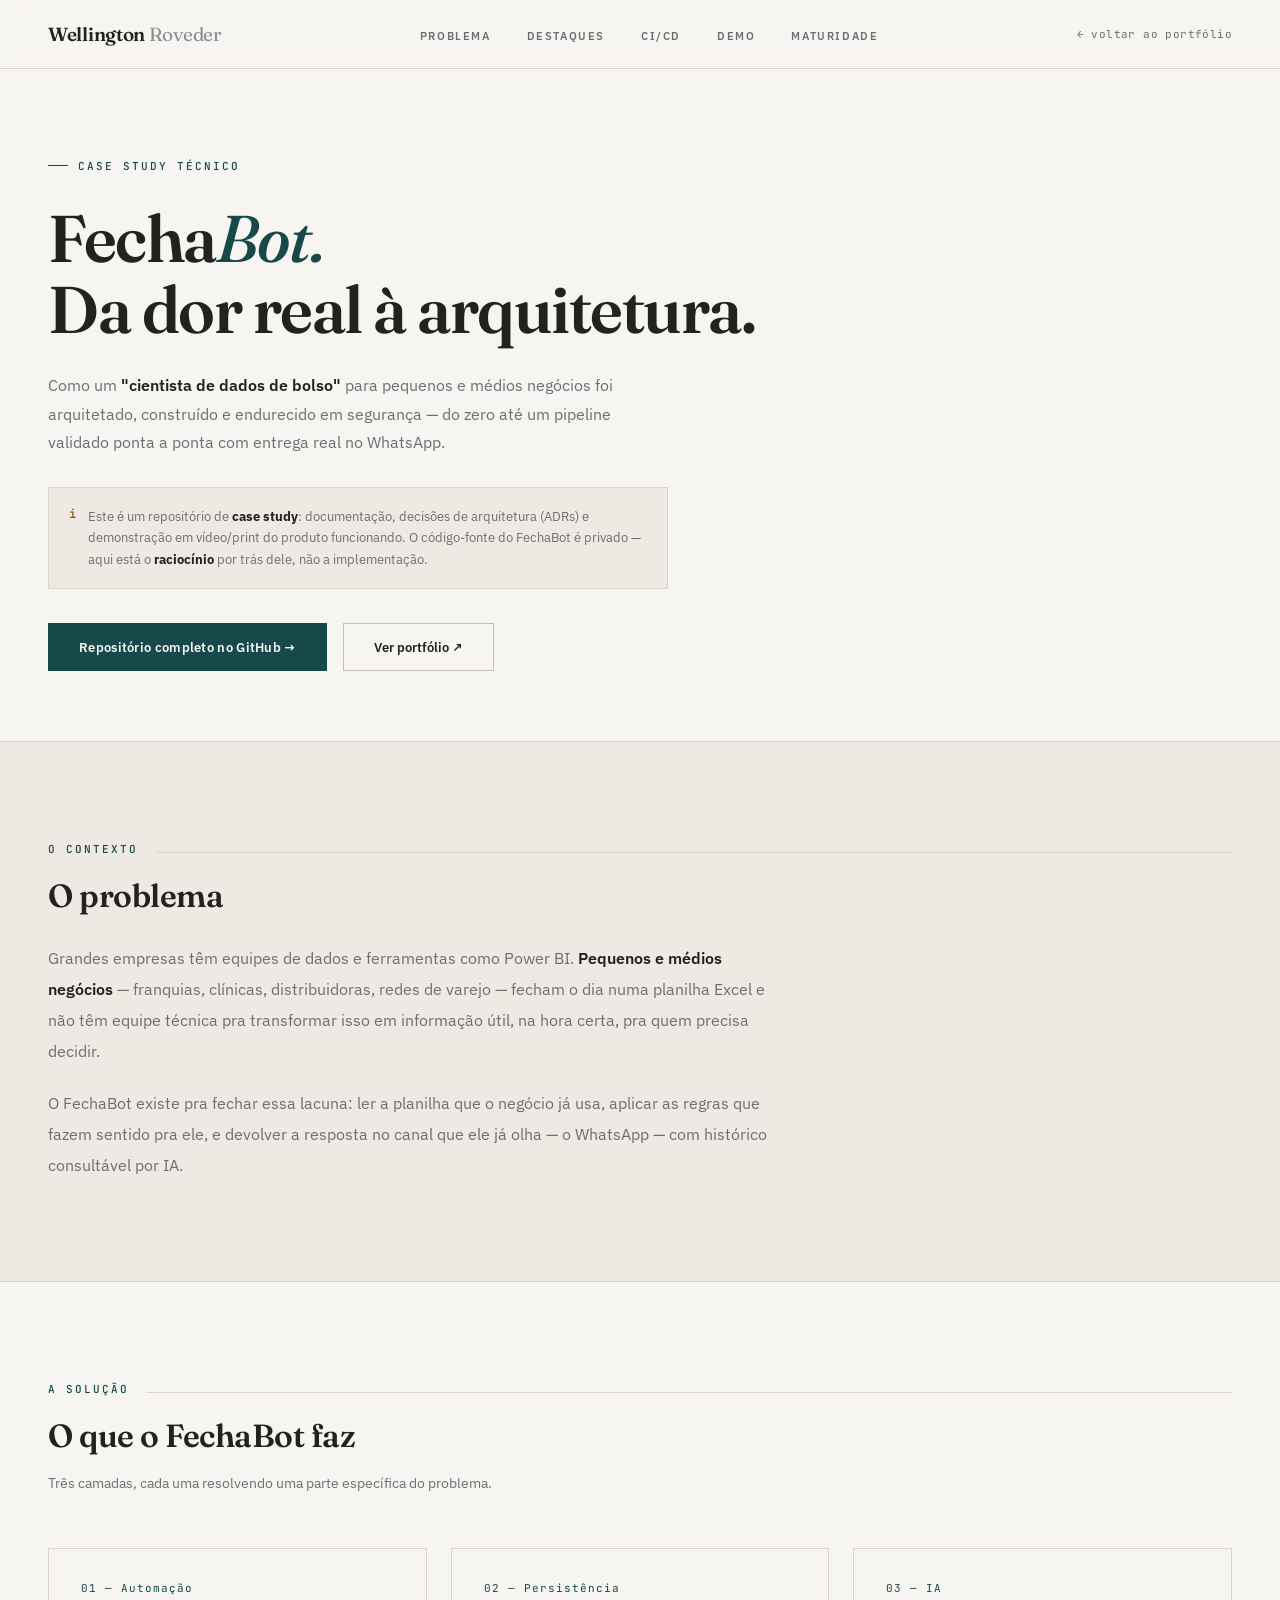
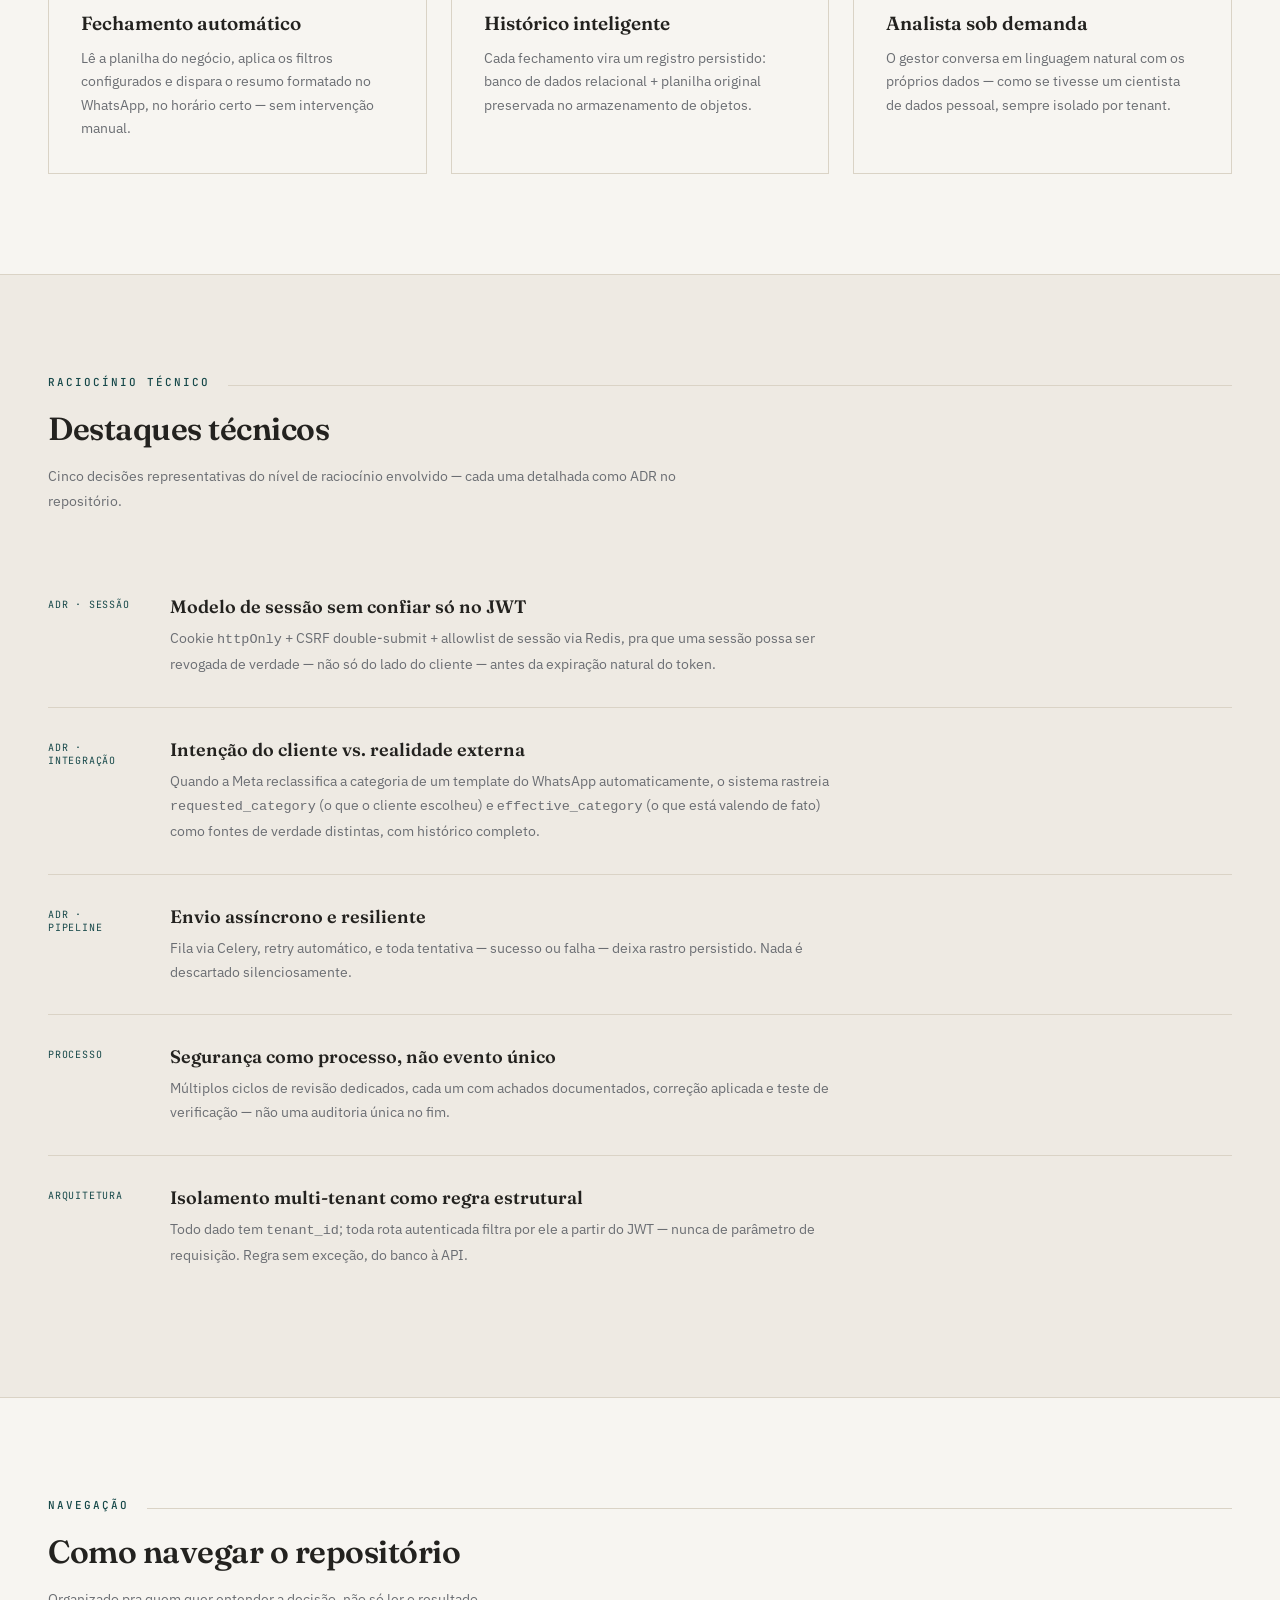
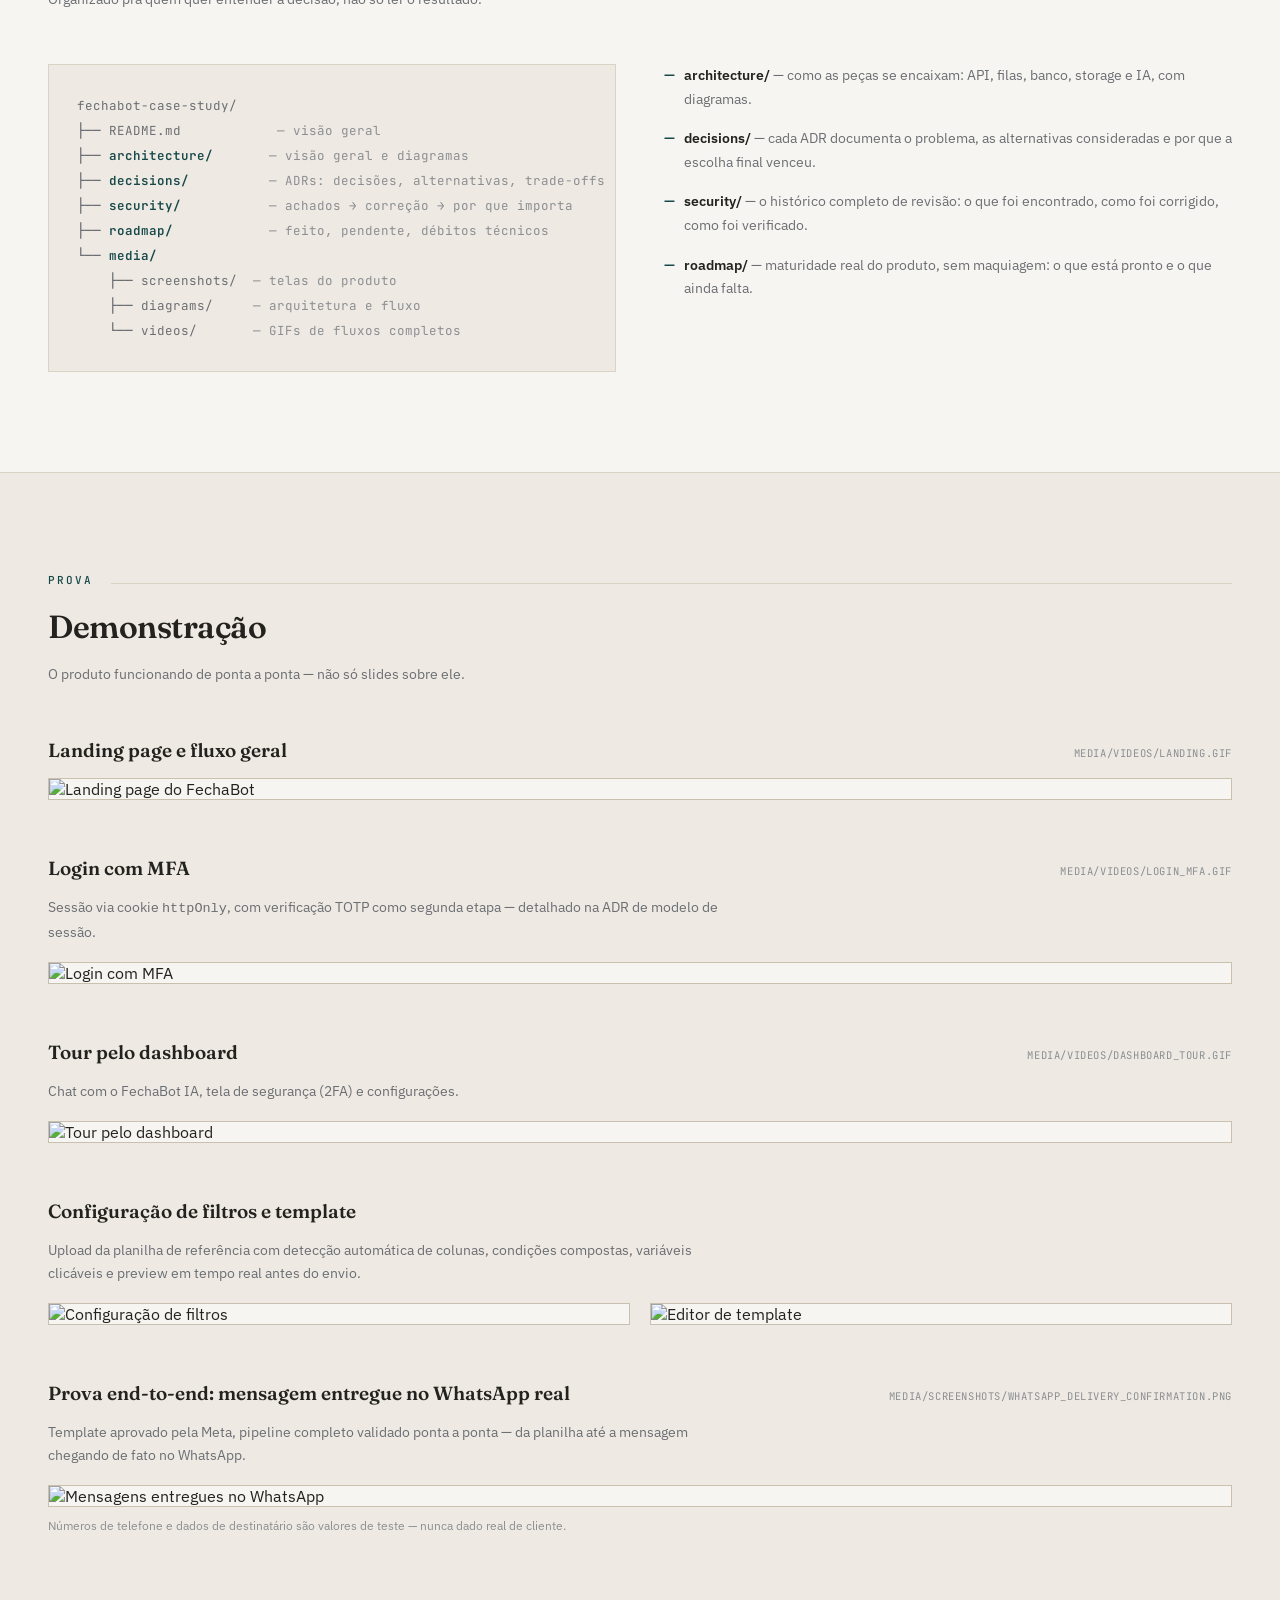
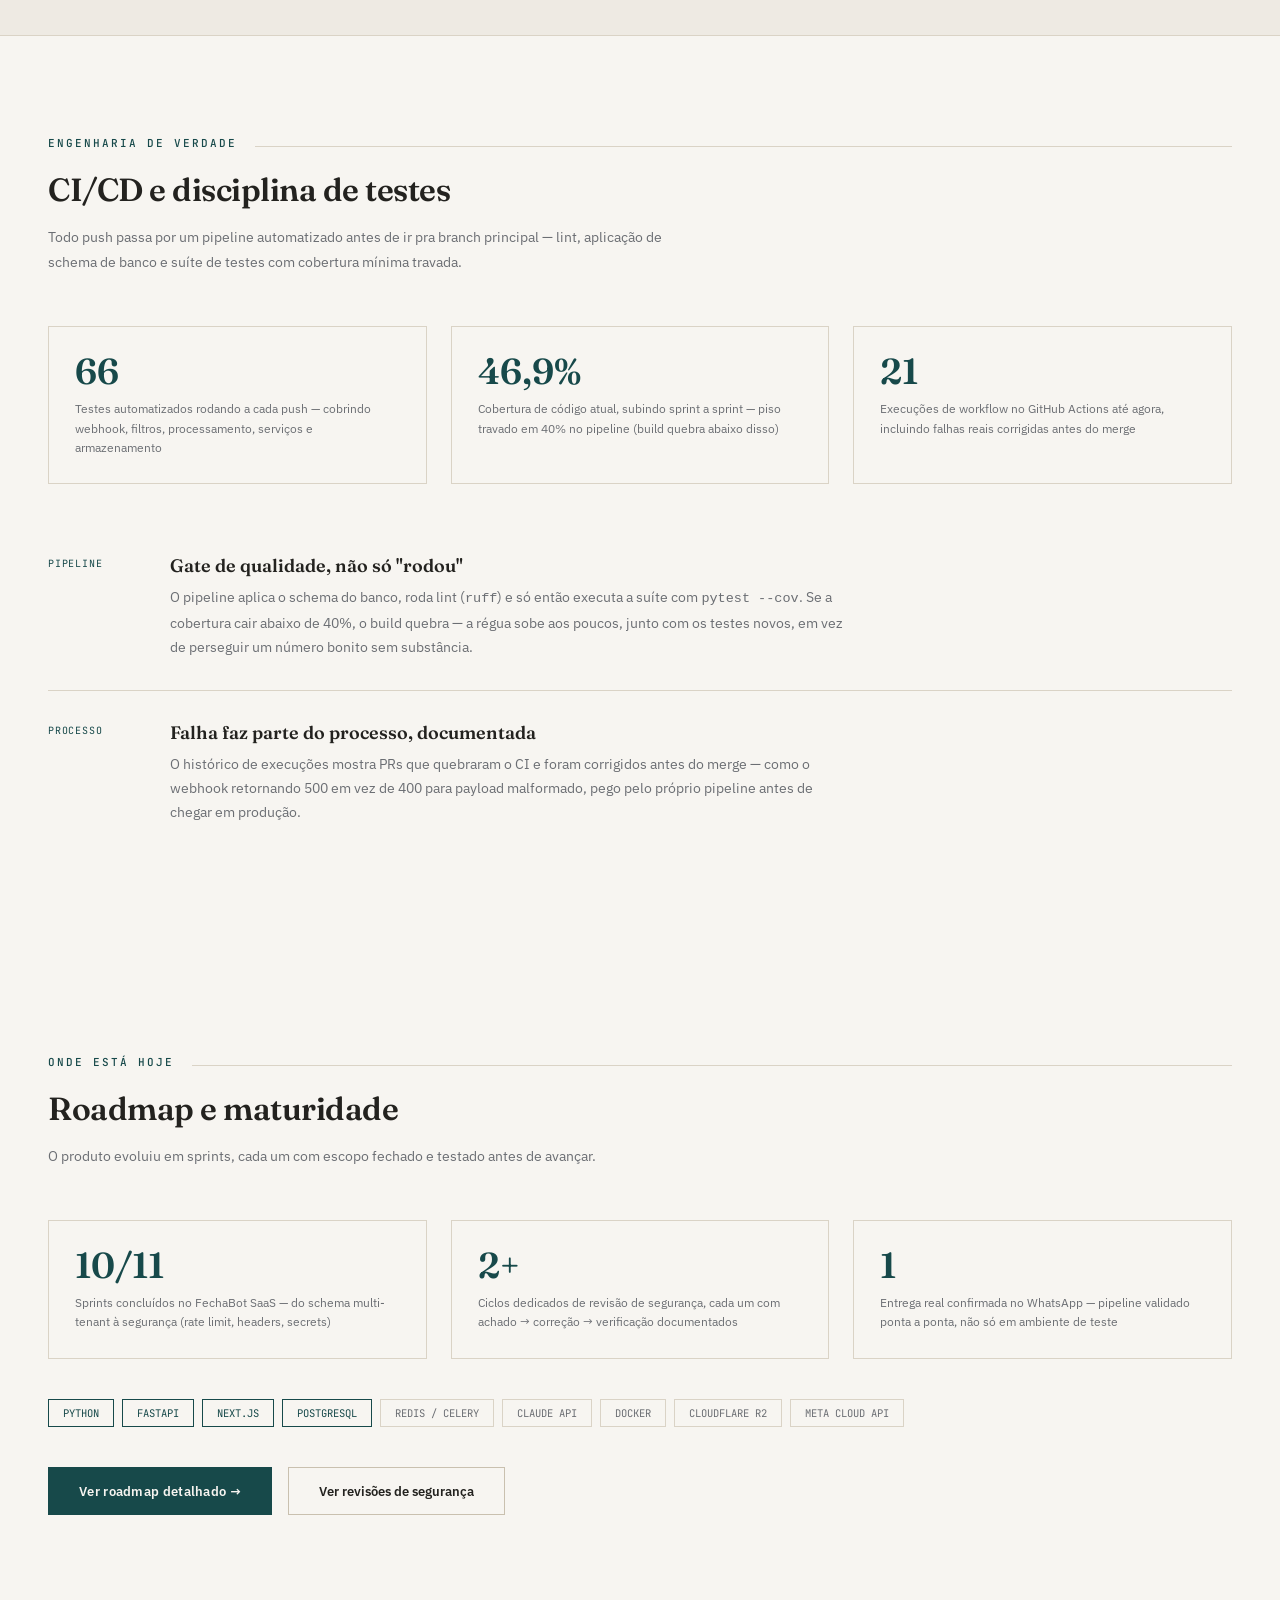
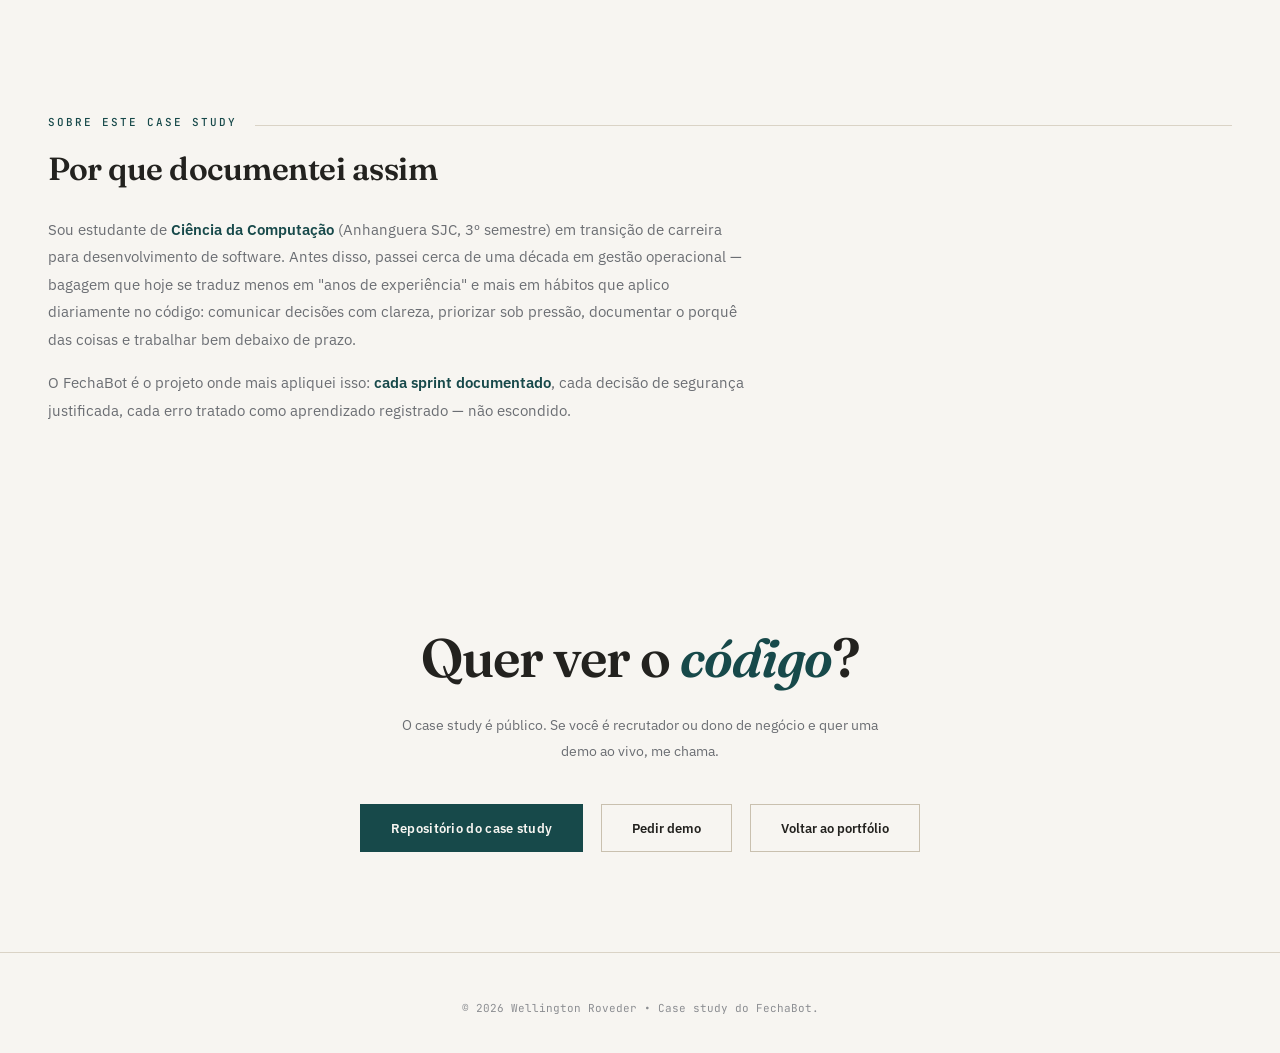
==== commit f89f8ca5: "docs: including ci in portfolio" ====
--- a/case-study.html
+++ b/case-study.html
@@ -183,6 +183,7 @@
   <ul class="nav-links">
     <li><a href="#problem">Problema</a></li>
     <li><a href="#highlights">Destaques</a></li>
+    <li><a href="#ci">CI/CD</a></li>
     <li><a href="#demo">Demo</a></li>
     <li><a href="#roadmap">Maturidade</a></li>
   </ul>
@@ -385,6 +386,47 @@
   </div>
 </section>
 
+<section id="ci">
+  <div class="section-header reveal">
+    <span class="section-eyebrow">Engenharia de verdade</span>
+    <div class="section-line"></div>
+  </div>
+  <h2 class="section-title reveal" style="margin-bottom: 16px;">CI/CD e disciplina de testes</h2>
+  <p class="section-sub reveal">Todo push passa por um pipeline automatizado antes de ir pra branch principal — lint, aplicação de schema de banco e suíte de testes com cobertura mínima travada.</p>
+
+  <div class="maturity-grid">
+    <div class="maturity-card reveal">
+      <div class="maturity-num">66</div>
+      <div class="maturity-label">Testes automatizados rodando a cada push — cobrindo webhook, filtros, processamento, serviços e armazenamento</div>
+    </div>
+    <div class="maturity-card reveal">
+      <div class="maturity-num">46,9%</div>
+      <div class="maturity-label">Cobertura de código atual, subindo sprint a sprint — piso travado em 40% no pipeline (build quebra abaixo disso)</div>
+    </div>
+    <div class="maturity-card reveal">
+      <div class="maturity-num">21</div>
+      <div class="maturity-label">Execuções de workflow no GitHub Actions até agora, incluindo falhas reais corrigidas antes do merge</div>
+    </div>
+  </div>
+
+  <div class="highlight-list">
+    <div class="highlight-item reveal">
+      <span class="highlight-tag">Pipeline</span>
+      <div>
+        <h3 class="highlight-title">Gate de qualidade, não só "rodou"</h3>
+        <p class="highlight-desc">O pipeline aplica o schema do banco, roda lint (<code>ruff</code>) e só então executa a suíte com <code>pytest --cov</code>. Se a cobertura cair abaixo de 40%, o build quebra — a régua sobe aos poucos, junto com os testes novos, em vez de perseguir um número bonito sem substância.</p>
+      </div>
+    </div>
+    <div class="highlight-item reveal">
+      <span class="highlight-tag">Processo</span>
+      <div>
+        <h3 class="highlight-title">Falha faz parte do processo, documentada</h3>
+        <p class="highlight-desc">O histórico de execuções mostra PRs que quebraram o CI e foram corrigidos antes do merge — como o webhook retornando 500 em vez de 400 para payload malformado, pego pelo próprio pipeline antes de chegar em produção.</p>
+      </div>
+    </div>
+  </div>
+</section>
+
 <section id="roadmap">
   <div class="section-header reveal">
     <span class="section-eyebrow">Onde está hoje</span>
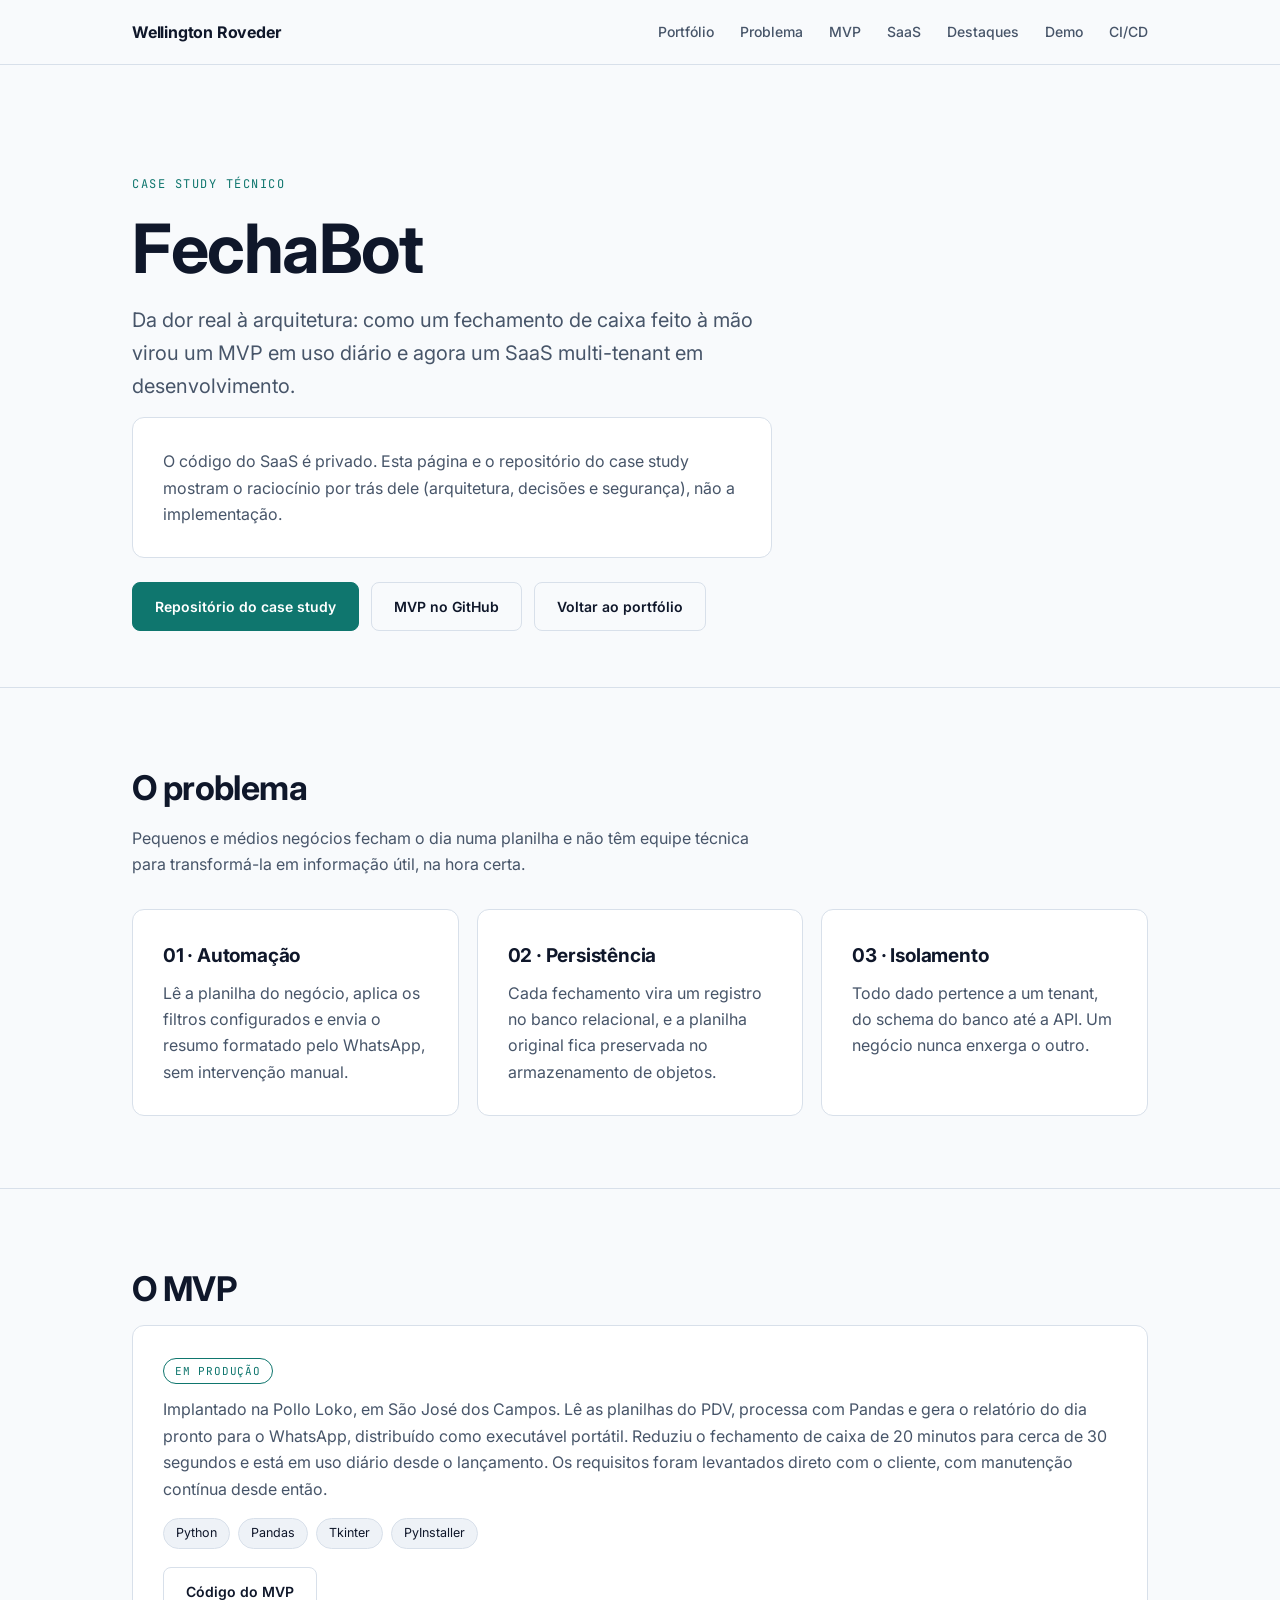
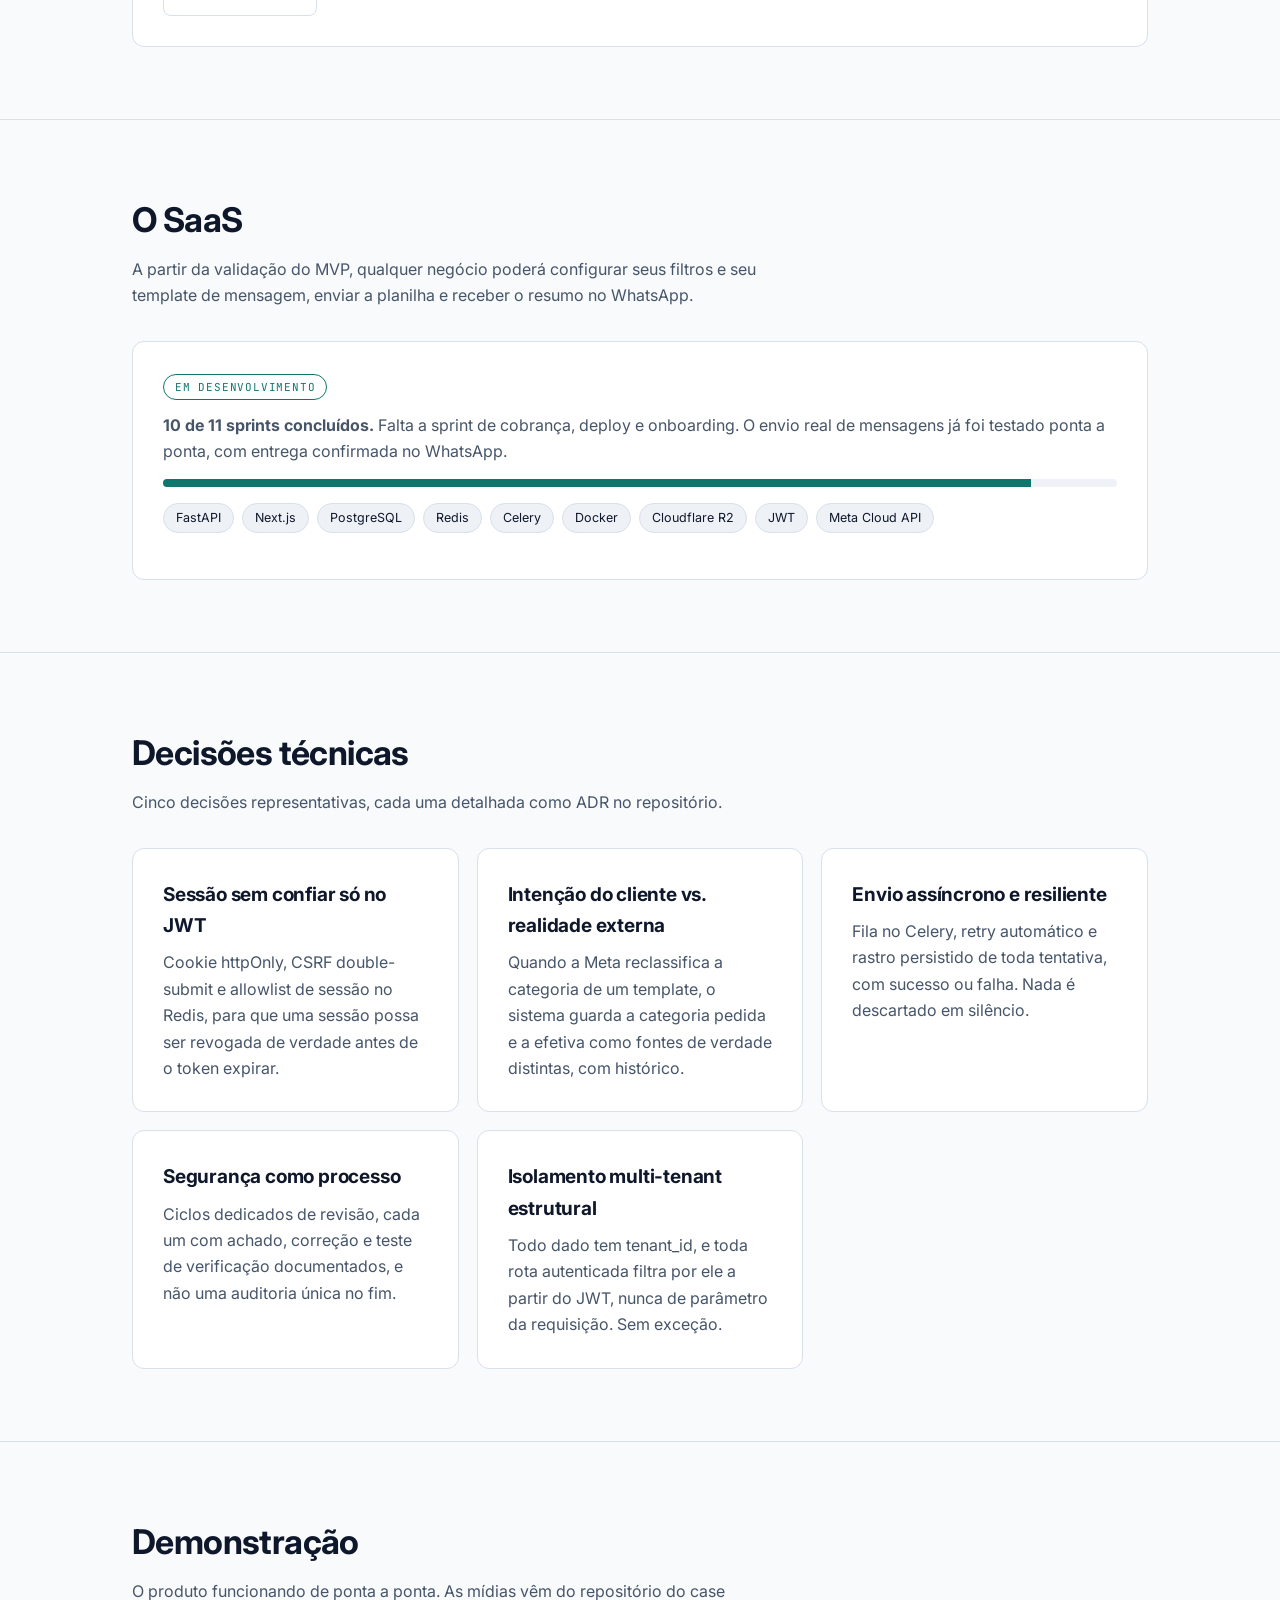
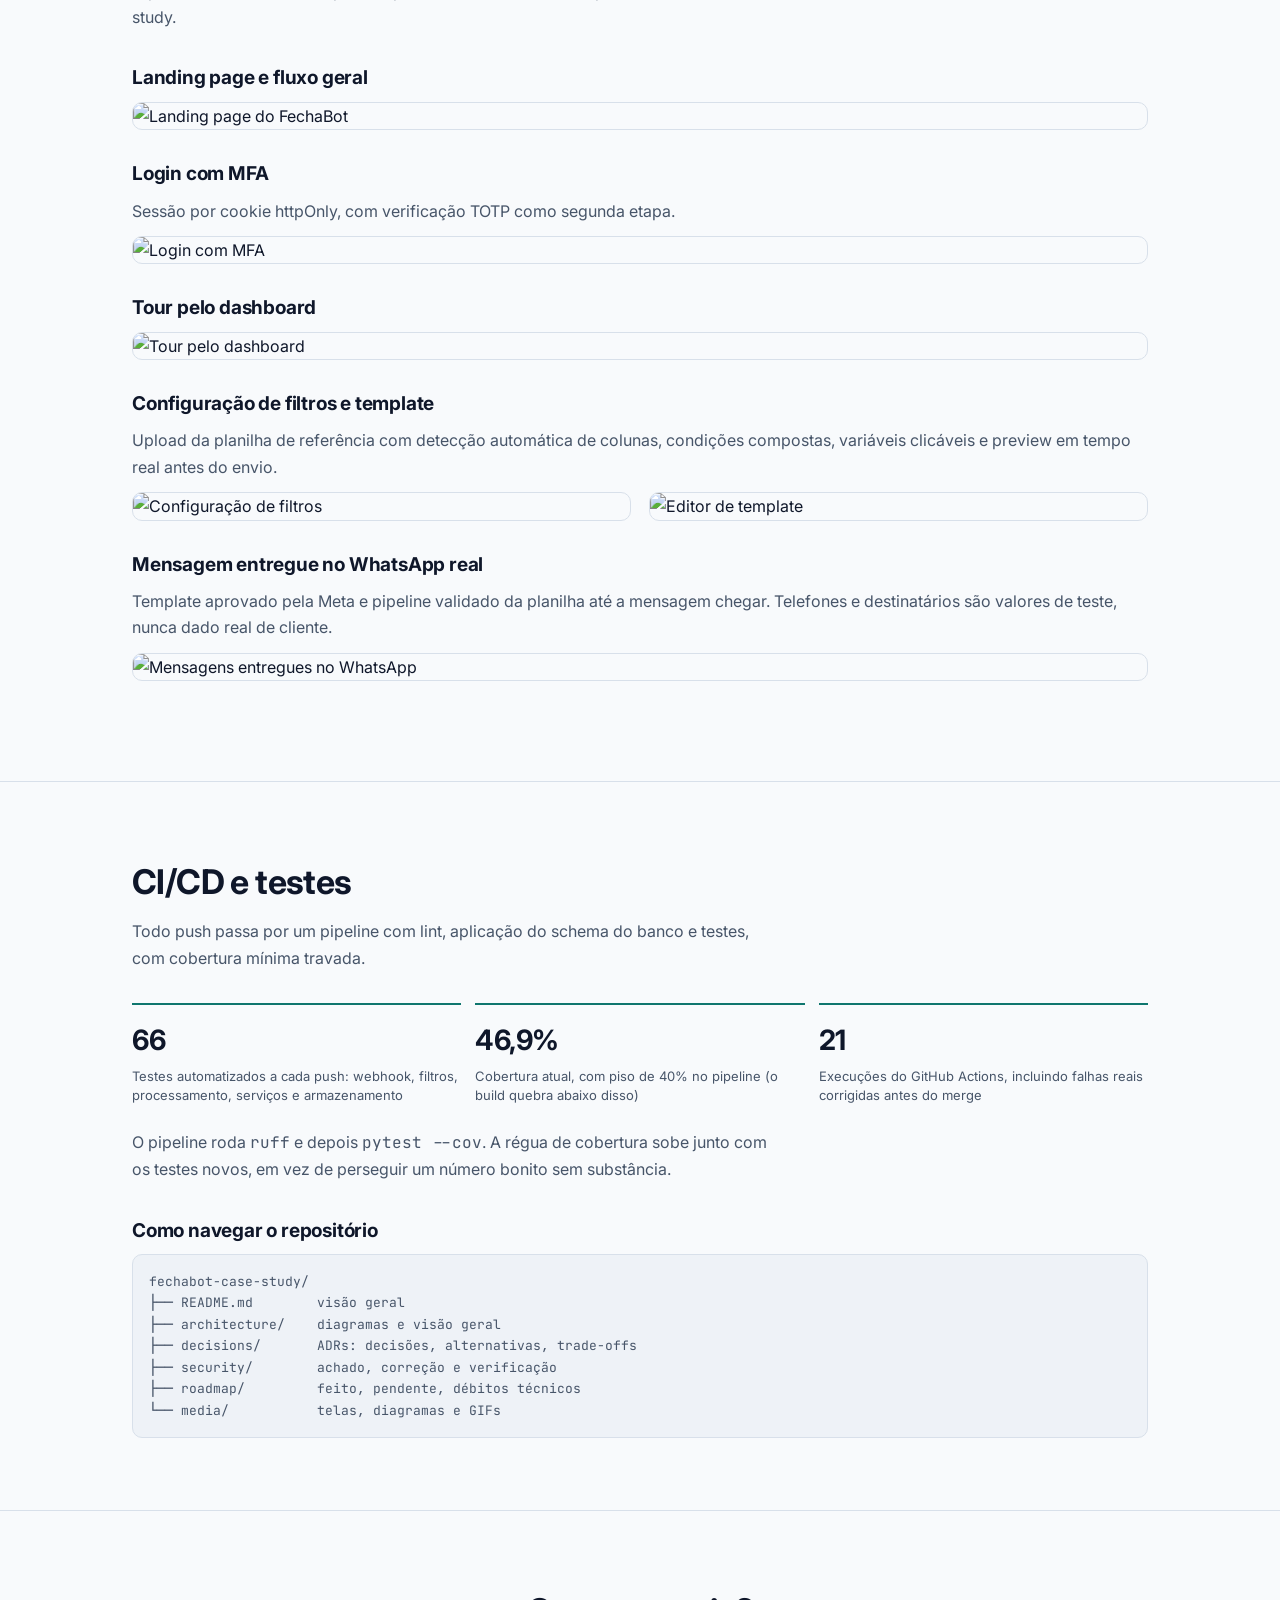
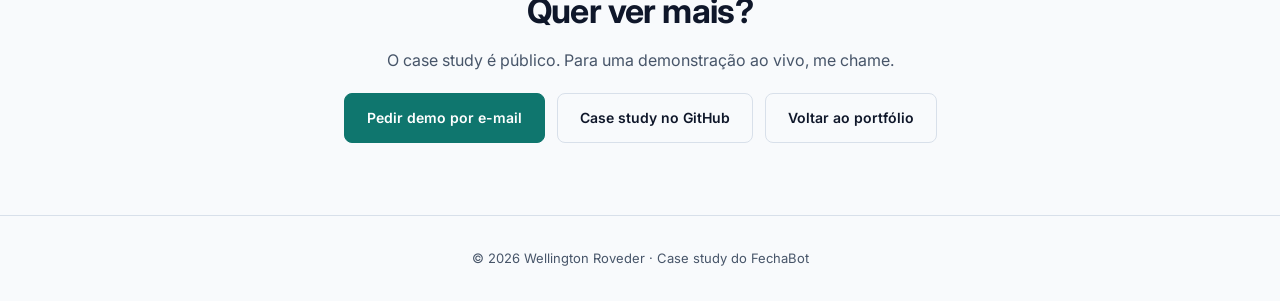
==== commit 37029424: "chore: new portifolio releasem" ====
--- a/case-study.html
+++ b/case-study.html
@@ -2,520 +2,133 @@
 <html lang="pt-BR">
 <head>
 <meta charset="UTF-8">
-<meta name="viewport" content="width=device-width, initial-scale=1.0">
-<title>FechaBot — Case Study Técnico | Wellington Roveder</title>
-<meta name="description" content="Case study técnico do FechaBot: arquitetura, decisões de segurança e processo de engenharia — do problema real até um pipeline validado ponta a ponta.">
+<meta name="viewport" content="width=device-width, initial-scale=1, viewport-fit=cover">
+<title>FechaBot | Case study técnico | Wellington Roveder</title>
+<meta name="description" content="Case study do FechaBot: do MVP em uso diário em um restaurante ao SaaS multi-tenant, com arquitetura, decisões e segurança documentadas.">
+<meta name="theme-color" content="#0F172A">
+<meta property="og:type" content="article">
+<meta property="og:title" content="FechaBot | Case study técnico">
+<meta property="og:description" content="Do problema real à arquitetura: MVP em produção e SaaS multi-tenant em desenvolvimento.">
+<meta property="og:image" content="https://wellington-roveder.github.io/portifolio-Wellington-Roveder/foto_portifolio.jpg">
+<link rel="icon" href="data:image/svg+xml,%3Csvg xmlns='http://www.w3.org/2000/svg' viewBox='0 0 64 64'%3E%3Crect width='64' height='64' rx='12' fill='%230F172A'/%3E%3Ctext x='32' y='42' font-size='28' font-family='sans-serif' font-weight='700' text-anchor='middle' fill='%232DD4BF'%3EWR%3C/text%3E%3C/svg%3E">
 <link rel="preconnect" href="https://fonts.googleapis.com">
-<link href="https://fonts.googleapis.com/css2?family=Fraunces:opsz,wght@9..144,400;9..144,500;9..144,600;9..144,700&family=IBM+Plex+Sans:wght@400;500;600;700&family=JetBrains+Mono:wght@400;500;600&display=swap" rel="stylesheet">
-<style>
-  :root {
-    --bg: #F7F5F1;
-    --surface: #EEEAE3;
-    --surface2: #E4DFD6;
-    --border: #DAD3C6;
-    --border2: #C9C0AF;
-    --graphite: #23221F;
-    --slate: #6B6E73;
-    --slate-light: #8C8E92;
-    --petrol: #17494A;
-    --petrol-dark: #0F3536;
-    --bronze: #8B5A2B;
-    --bronze-light: #A9744A;
-    --bordeaux: #6E2A38;
-  }
-
-  * { margin: 0; padding: 0; box-sizing: border-box; }
-  html { scroll-behavior: smooth; }
-  body {
-    background: var(--bg);
-    color: var(--graphite);
-    font-family: 'IBM Plex Sans', sans-serif;
-    overflow-x: hidden;
-    -webkit-font-smoothing: antialiased;
-  }
-
-  ::selection { background: var(--petrol); color: var(--bg); }
-  ::-webkit-scrollbar { width: 6px; }
-  ::-webkit-scrollbar-track { background: var(--bg); }
-  ::-webkit-scrollbar-thumb { background: var(--border2); }
-  :focus-visible { outline: 2px solid var(--petrol); outline-offset: 3px; }
-
-  a { color: inherit; }
-  img { max-width: 100%; display: block; }
-
-  nav {
-    position: fixed; top: 0; left: 0; right: 0; z-index: 100; padding: 22px 48px;
-    display: flex; justify-content: space-between; align-items: center;
-    border-bottom: 1px solid var(--border); background: rgba(247,245,241,0.88); backdrop-filter: blur(10px);
-  }
-  .nav-logo { font-family: 'Fraunces', serif; font-weight: 600; font-size: 19px; color: var(--graphite); letter-spacing: -0.3px; text-decoration: none; }
-  .nav-logo span { color: var(--slate-light); font-weight: 400; }
-  .nav-back { font-family: 'JetBrains Mono', monospace; font-size: 11px; color: var(--slate); text-decoration: none; letter-spacing: 0.4px; transition: color .2s; }
-  .nav-back:hover { color: var(--petrol); }
-  .nav-links { display: flex; gap: 36px; list-style: none; }
-  .nav-links a { color: var(--slate); text-decoration: none; font-size: 11px; letter-spacing: 1.6px; text-transform: uppercase; font-weight: 600; position: relative; padding-bottom: 3px; transition: color 0.25s; }
-  .nav-links a::after { content: ''; position: absolute; left: 0; bottom: 0; width: 0; height: 1px; background: var(--petrol); transition: width 0.3s ease; }
-  .nav-links a:hover { color: var(--petrol); }
-  .nav-links a:hover::after { width: 100%; }
-
-  #hero { min-height: 78vh; display: flex; align-items: center; padding: 150px 48px 70px; position: relative; border-bottom: 1px solid var(--border); }
-  .hero-content { position: relative; z-index: 2; max-width: 820px; }
-  .hero-tag { display: inline-flex; align-items: center; gap: 10px; font-family: 'JetBrains Mono', monospace; font-size: 11px; color: var(--petrol); letter-spacing: 2px; text-transform: uppercase; margin-bottom: 30px; font-weight: 500; }
-  .hero-tag::before { content: ''; width: 20px; height: 1px; background: var(--petrol); }
-  .hero-name { font-family: 'Fraunces', serif; font-size: clamp(38px, 5.6vw, 66px); font-weight: 600; line-height: 1.08; letter-spacing: -1.5px; margin-bottom: 26px; color: var(--graphite); }
-  .hero-name em { font-style: italic; font-weight: 500; color: var(--petrol); }
-  .hero-desc { font-size: 15.5px; line-height: 1.85; color: var(--slate); max-width: 620px; margin-bottom: 30px; }
-  .hero-desc strong { color: var(--graphite); font-weight: 600; }
-  .hero-note { display: flex; gap: 12px; align-items: flex-start; padding: 18px 20px; background: var(--surface); border: 1px solid var(--border); max-width: 620px; margin-bottom: 34px; }
-  .hero-note-icon { color: var(--bronze); font-weight: 600; flex-shrink: 0; font-family: 'JetBrains Mono', monospace; font-size: 12px; }
-  .hero-note p { font-size: 12.5px; color: var(--slate); line-height: 1.7; }
-  .hero-note strong { color: var(--graphite); }
-
-  .btn-primary { display: inline-flex; align-items: center; gap: 8px; padding: 15px 30px; background: var(--petrol); color: var(--bg); text-decoration: none; font-size: 12.5px; font-weight: 600; letter-spacing: 0.3px; transition: 0.25s ease; border: 1px solid var(--petrol); }
-  .btn-primary:hover { background: var(--petrol-dark); border-color: var(--petrol-dark); transform: translateY(-1px); }
-  .btn-secondary { display: inline-flex; align-items: center; gap: 8px; padding: 15px 30px; border: 1px solid var(--border2); color: var(--graphite); text-decoration: none; font-size: 12.5px; font-weight: 600; transition: 0.25s ease; }
-  .btn-secondary:hover { border-color: var(--petrol); color: var(--petrol); }
-
-  section { padding: 100px 48px; }
-  .section-header { display: flex; align-items: baseline; gap: 18px; margin-bottom: 20px; }
-  .section-eyebrow { font-family: 'JetBrains Mono', monospace; font-size: 11px; color: var(--petrol); letter-spacing: 2px; text-transform: uppercase; font-weight: 500; white-space: nowrap; }
-  .section-title { font-family: 'Fraunces', serif; font-size: 32px; font-weight: 600; letter-spacing: -0.5px; }
-  .section-line { flex: 1; height: 1px; background: var(--border); }
-  .section-sub { font-size: 14px; color: var(--slate); margin-bottom: 52px; max-width: 640px; line-height: 1.75; }
-
-  /* ---------- PROBLEM ---------- */
-  #problem { background: var(--surface); border-bottom: 1px solid var(--border); }
-  .problem-text { font-size: 16px; line-height: 1.95; color: var(--slate); max-width: 720px; }
-  .problem-text strong { color: var(--graphite); font-weight: 600; }
-  .problem-text p + p { margin-top: 20px; }
-
-  /* ---------- LAYERS ---------- */
-  .layers-grid { display: grid; grid-template-columns: repeat(3, 1fr); gap: 24px; }
-  .layer-card { border: 1px solid var(--border); background: var(--bg); padding: 32px; }
-  .layer-num { font-family: 'JetBrains Mono', monospace; font-size: 11px; color: var(--petrol); letter-spacing: 1px; margin-bottom: 16px; }
-  .layer-title { font-family: 'Fraunces', serif; font-size: 19px; font-weight: 600; margin-bottom: 12px; }
-  .layer-desc { font-size: 13.5px; color: var(--slate); line-height: 1.75; }
-
-  /* ---------- HIGHLIGHTS (ADR-style) ---------- */
-  #highlights { background: var(--surface); border-top: 1px solid var(--border); border-bottom: 1px solid var(--border); }
-  .highlight-list { display: flex; flex-direction: column; }
-  .highlight-item { display: grid; grid-template-columns: 90px 1fr; gap: 32px; padding: 30px 0; border-bottom: 1px solid var(--border); }
-  .highlight-item:last-child { border-bottom: none; }
-  .highlight-tag { font-family: 'JetBrains Mono', monospace; font-size: 10px; color: var(--petrol); text-transform: uppercase; letter-spacing: 0.8px; padding-top: 3px; }
-  .highlight-title { font-family: 'Fraunces', serif; font-size: 18px; font-weight: 600; margin-bottom: 8px; }
-  .highlight-desc { font-size: 13.5px; color: var(--slate); line-height: 1.8; max-width: 680px; }
-
-  /* ---------- STRUCTURE ---------- */
-  .structure-grid { display: grid; grid-template-columns: 1fr 1fr; gap: 48px; align-items: start; }
-  .repo-tree { font-family: 'JetBrains Mono', monospace; font-size: 12.5px; line-height: 2; color: var(--slate); background: var(--surface); border: 1px solid var(--border); padding: 28px; white-space: pre; overflow-x: auto; }
-  .repo-tree .folder { color: var(--petrol); font-weight: 600; }
-  .repo-tree .comment { color: var(--slate-light); }
-  .structure-note-list { list-style: none; display: flex; flex-direction: column; gap: 16px; }
-  .structure-note-list li { font-size: 13.5px; color: var(--slate); line-height: 1.75; padding-left: 20px; position: relative; }
-  .structure-note-list li::before { content: '—'; position: absolute; left: 0; color: var(--petrol); font-weight: 600; }
-  .structure-note-list strong { color: var(--graphite); font-weight: 600; }
-
-  /* ---------- DEMO ---------- */
-  #demo { background: var(--surface); border-top: 1px solid var(--border); border-bottom: 1px solid var(--border); }
-  .demo-block { margin-bottom: 56px; }
-  .demo-block:last-child { margin-bottom: 0; }
-  .demo-head { display: flex; justify-content: space-between; align-items: baseline; gap: 16px; flex-wrap: wrap; margin-bottom: 16px; }
-  .demo-title { font-family: 'Fraunces', serif; font-size: 19px; font-weight: 600; }
-  .demo-ref { font-family: 'JetBrains Mono', monospace; font-size: 10.5px; color: var(--slate-light); text-transform: uppercase; letter-spacing: 0.6px; }
-  .demo-desc { font-size: 13.5px; color: var(--slate); line-height: 1.7; margin-bottom: 18px; max-width: 680px; }
-  .demo-media { border: 1px solid var(--border2); background: var(--bg); overflow: hidden; }
-  .demo-media img { width: 100%; }
-  .demo-caption { font-size: 11.5px; color: var(--slate-light); margin-top: 10px; line-height: 1.6; }
-  .demo-row { display: grid; grid-template-columns: 1fr 1fr; gap: 20px; }
-
-  /* ---------- ROADMAP / MATURITY ---------- */
-  .maturity-grid { display: grid; grid-template-columns: repeat(3, 1fr); gap: 24px; margin-bottom: 40px; }
-  .maturity-card { border: 1px solid var(--border); padding: 26px; background: var(--bg); }
-  .maturity-num { font-family: 'Fraunces', serif; font-size: 36px; font-weight: 600; color: var(--petrol); line-height: 1; margin-bottom: 10px; }
-  .maturity-label { font-size: 12px; color: var(--slate); line-height: 1.6; }
-  .roadmap-cta { display: flex; gap: 16px; flex-wrap: wrap; align-items: center; }
-
-  /* ---------- STACK STRIP ---------- */
-  .stack-strip { display: flex; flex-wrap: wrap; gap: 8px; }
-  .tag { display: inline-block; padding: 6px 14px; border: 1px solid var(--border); font-family: 'JetBrains Mono', monospace; font-size: 10.5px; color: var(--slate); text-transform: uppercase; }
-  .tag.highlight { border-color: var(--petrol); color: var(--petrol); }
-
-  /* ---------- ABOUT / CTA ---------- */
-  #about-cs { text-align: left; }
-  .about-cs-text { font-size: 14.5px; color: var(--slate); line-height: 1.9; max-width: 700px; }
-  .about-cs-text strong { color: var(--petrol); font-weight: 600; }
-  .about-cs-text p + p { margin-top: 16px; }
-
-  #contact { text-align: center; }
-  .contact-title { font-family: 'Fraunces', serif; font-size: clamp(34px, 4.6vw, 54px); font-weight: 600; margin-bottom: 22px; letter-spacing: -1px; }
-  .contact-title em { font-style: italic; color: var(--petrol); }
-  .contact-sub { font-size: 14px; color: var(--slate); max-width: 480px; margin: 0 auto 40px; line-height: 1.8; }
-  .contact-links { display: flex; justify-content: center; gap: 18px; flex-wrap: wrap; }
-
-  .reveal { opacity: 0; transform: translateY(14px); transition: 0.7s cubic-bezier(0.16,1,0.3,1); }
-  .reveal.visible { opacity: 1; transform: translateY(0); }
-
-  @media (prefers-reduced-motion: reduce) {
-    .reveal { opacity: 1; transform: none; transition: none; }
-    html { scroll-behavior: auto; }
-  }
-
-  @media (max-width: 1000px) {
-    .layers-grid { grid-template-columns: 1fr; }
-    .structure-grid { grid-template-columns: 1fr; }
-    .demo-row { grid-template-columns: 1fr; }
-    .maturity-grid { grid-template-columns: 1fr; }
-    .highlight-item { grid-template-columns: 1fr; gap: 8px; }
-  }
-  @media (max-width: 900px) {
-    section { padding: 70px 24px; }
-    nav { padding: 18px 20px; }
-    .nav-links { display: none; }
-    #hero { padding: 120px 24px 56px; }
-    .section-header { flex-wrap: wrap; }
-  }
-</style>
+<link rel="preconnect" href="https://fonts.gstatic.com" crossorigin>
+<link href="https://fonts.googleapis.com/css2?family=Inter:wght@400;500;600;700&family=JetBrains+Mono:wght@400;500&display=swap" rel="stylesheet">
+<link rel="stylesheet" href="style.css">
 </head>
 <body>
+<header><div class="w ni">
+  <a class="logo" href="index.html">Wellington Roveder</a>
+  <button class="burger" aria-label="Abrir menu" aria-expanded="false" aria-controls="menu">Menu</button>
+  <nav id="menu">
+    <a href="index.html">Portfólio</a>
+    <a href="#problema">Problema</a>
+    <a href="#mvp">MVP</a>
+    <a href="#saas">SaaS</a>
+    <a href="#destaques">Destaques</a>
+    <a href="#demo">Demo</a>
+    <a href="#ci">CI/CD</a>
+  </nav>
+</div></header>
 
-<nav>
-  <a href="index.html" class="nav-logo">Wellington<span> Roveder</span></a>
-  <ul class="nav-links">
-    <li><a href="#problem">Problema</a></li>
-    <li><a href="#highlights">Destaques</a></li>
-    <li><a href="#ci">CI/CD</a></li>
-    <li><a href="#demo">Demo</a></li>
-    <li><a href="#roadmap">Maturidade</a></li>
-  </ul>
-  <a href="index.html" class="nav-back">← voltar ao portfólio</a>
-</nav>
-
-<section id="hero">
-  <div class="hero-content">
-    <div class="hero-tag">Case study técnico</div>
-    <h1 class="hero-name">Fecha<em>Bot.</em><br>Da dor real à arquitetura.</h1>
-    <p class="hero-desc">
-      Como um <strong>"cientista de dados de bolso"</strong> para pequenos e médios negócios
-      foi arquitetado, construído e endurecido em segurança — do zero até um pipeline
-      validado ponta a ponta com entrega real no WhatsApp.
-    </p>
-    <div class="hero-note">
-      <span class="hero-note-icon">i</span>
-      <p>Este é um repositório de <strong>case study</strong>: documentação, decisões de
-      arquitetura (ADRs) e demonstração em vídeo/print do produto funcionando. O código-fonte
-      do FechaBot é privado — aqui está o <strong>raciocínio</strong> por trás dele, não a
-      implementação.</p>
-    </div>
-    <div style="display:flex; gap:16px; flex-wrap:wrap;">
-      <a href="https://github.com/Wellington-Roveder/fechabot-case-study" target="_blank" class="btn-primary">Repositório completo no GitHub →</a>
-      <a href="index.html" class="btn-secondary">Ver portfólio ↗</a>
-    </div>
+<main>
+<section class="hero w">
+  <p class="eyebrow">Case study técnico</p>
+  <h1>FechaBot</h1>
+  <p class="lead">Da dor real à arquitetura: como um fechamento de caixa feito à mão virou um MVP em uso diário e agora um SaaS multi-tenant em desenvolvimento.</p>
+  <div class="card" style="max-width:640px;margin-bottom:24px"><p>O código do SaaS é privado. Esta página e o repositório do case study mostram o raciocínio por trás dele (arquitetura, decisões e segurança), não a implementação.</p></div>
+  <div class="btns">
+    <a class="btn p" href="https://github.com/Wellington-Roveder/fechabot-case-study" target="_blank" rel="noopener">Repositório do case study</a>
+    <a class="btn" href="https://github.com/Wellington-Roveder/FechaBot-MVP" target="_blank" rel="noopener">MVP no GitHub</a>
+    <a class="btn" href="index.html">Voltar ao portfólio</a>
   </div>
 </section>
 
-<section id="problem">
-  <div class="section-header reveal">
-    <span class="section-eyebrow">O contexto</span>
-    <div class="section-line"></div>
+<section class="sec" id="problema"><div class="w">
+  <h2>O problema</h2>
+  <p class="sub">Pequenos e médios negócios fecham o dia numa planilha e não têm equipe técnica para transformá-la em informação útil, na hora certa.</p>
+  <div class="g2">
+    <div class="card"><h3>01 · Automação</h3><p>Lê a planilha do negócio, aplica os filtros configurados e envia o resumo formatado pelo WhatsApp, sem intervenção manual.</p></div>
+    <div class="card"><h3>02 · Persistência</h3><p>Cada fechamento vira um registro no banco relacional, e a planilha original fica preservada no armazenamento de objetos.</p></div>
+    <div class="card"><h3>03 · Isolamento</h3><p>Todo dado pertence a um tenant, do schema do banco até a API. Um negócio nunca enxerga o outro.</p></div>
   </div>
-  <h2 class="section-title reveal" style="margin-bottom: 28px;">O problema</h2>
-  <div class="problem-text reveal">
-    <p>Grandes empresas têm equipes de dados e ferramentas como Power BI. <strong>Pequenos e
-    médios negócios</strong> — franquias, clínicas, distribuidoras, redes de varejo — fecham o
-    dia numa planilha Excel e não têm equipe técnica pra transformar isso em informação útil,
-    na hora certa, pra quem precisa decidir.</p>
-    <p>O FechaBot existe pra fechar essa lacuna: ler a planilha que o negócio já usa, aplicar
-    as regras que fazem sentido pra ele, e devolver a resposta no canal que ele já olha —
-    o WhatsApp — com histórico consultável por IA.</p>
+</div></section>
+
+<section class="sec" id="mvp"><div class="w">
+  <h2>O MVP</h2>
+  <article class="card">
+    <span class="st">Em produção</span>
+    <p>Implantado na Pollo Loko, em São José dos Campos. Lê as planilhas do PDV, processa com Pandas e gera o relatório do dia pronto para o WhatsApp, distribuído como executável portátil. Reduziu o fechamento de caixa de 20 minutos para cerca de 30 segundos e está em uso diário desde o lançamento. Os requisitos foram levantados direto com o cliente, com manutenção contínua desde então.</p>
+    <div class="chips"><span class="chip">Python</span><span class="chip">Pandas</span><span class="chip">Tkinter</span><span class="chip">PyInstaller</span></div>
+    <div class="links"><a class="btn" href="https://github.com/Wellington-Roveder/FechaBot-MVP" target="_blank" rel="noopener">Código do MVP</a></div>
+  </article>
+</div></section>
+
+<section class="sec" id="saas"><div class="w">
+  <h2>O SaaS</h2>
+  <p class="sub">A partir da validação do MVP, qualquer negócio poderá configurar seus filtros e seu template de mensagem, enviar a planilha e receber o resumo no WhatsApp.</p>
+  <article class="card">
+    <span class="st">Em desenvolvimento</span>
+    <p><strong>10 de 11 sprints concluídos.</strong> Falta a sprint de cobrança, deploy e onboarding. O envio real de mensagens já foi testado ponta a ponta, com entrega confirmada no WhatsApp.</p>
+    <div class="bar" role="img" aria-label="10 de 11 sprints concluídos"><i style="width:91%"></i></div>
+    <div class="chips"><span class="chip">FastAPI</span><span class="chip">Next.js</span><span class="chip">PostgreSQL</span><span class="chip">Redis</span><span class="chip">Celery</span><span class="chip">Docker</span><span class="chip">Cloudflare R2</span><span class="chip">JWT</span><span class="chip">Meta Cloud API</span></div>
+  </article>
+</div></section>
+
+<section class="sec" id="destaques"><div class="w">
+  <h2>Decisões técnicas</h2>
+  <p class="sub">Cinco decisões representativas, cada uma detalhada como ADR no repositório.</p>
+  <div class="g2">
+    <div class="card"><h3>Sessão sem confiar só no JWT</h3><p>Cookie httpOnly, CSRF double-submit e allowlist de sessão no Redis, para que uma sessão possa ser revogada de verdade antes de o token expirar.</p></div>
+    <div class="card"><h3>Intenção do cliente vs. realidade externa</h3><p>Quando a Meta reclassifica a categoria de um template, o sistema guarda a categoria pedida e a efetiva como fontes de verdade distintas, com histórico.</p></div>
+    <div class="card"><h3>Envio assíncrono e resiliente</h3><p>Fila no Celery, retry automático e rastro persistido de toda tentativa, com sucesso ou falha. Nada é descartado em silêncio.</p></div>
+    <div class="card"><h3>Segurança como processo</h3><p>Ciclos dedicados de revisão, cada um com achado, correção e teste de verificação documentados, e não uma auditoria única no fim.</p></div>
+    <div class="card"><h3>Isolamento multi-tenant estrutural</h3><p>Todo dado tem tenant_id, e toda rota autenticada filtra por ele a partir do JWT, nunca de parâmetro da requisição. Sem exceção.</p></div>
   </div>
-</section>
+</div></section>
 
-<section id="layers">
-  <div class="section-header reveal">
-    <span class="section-eyebrow">A solução</span>
-    <div class="section-line"></div>
+<section class="sec" id="demo"><div class="w">
+  <h2>Demonstração</h2>
+  <p class="sub">O produto funcionando de ponta a ponta. As mídias vêm do repositório do case study.</p>
+  <div class="demo"><h3>Landing page e fluxo geral</h3><img src="https://raw.githubusercontent.com/Wellington-Roveder/fechabot-case-study/main/media/videos/landing.gif" alt="Landing page do FechaBot" loading="lazy"></div>
+  <div class="demo"><h3>Login com MFA</h3><p>Sessão por cookie httpOnly, com verificação TOTP como segunda etapa.</p><img src="https://raw.githubusercontent.com/Wellington-Roveder/fechabot-case-study/main/media/videos/login_mfa.gif" alt="Login com MFA" loading="lazy"></div>
+  <div class="demo"><h3>Tour pelo dashboard</h3><img src="https://raw.githubusercontent.com/Wellington-Roveder/fechabot-case-study/main/media/videos/dashboard_tour.gif" alt="Tour pelo dashboard" loading="lazy"></div>
+  <div class="demo"><h3>Configuração de filtros e template</h3><p>Upload da planilha de referência com detecção automática de colunas, condições compostas, variáveis clicáveis e preview em tempo real antes do envio.</p>
+    <div class="g2"><img src="https://raw.githubusercontent.com/Wellington-Roveder/fechabot-case-study/main/media/videos/filter_config.gif" alt="Configuração de filtros" loading="lazy"><img src="https://raw.githubusercontent.com/Wellington-Roveder/fechabot-case-study/main/media/videos/template_config.gif" alt="Editor de template" loading="lazy"></div></div>
+  <div class="demo"><h3>Mensagem entregue no WhatsApp real</h3><p>Template aprovado pela Meta e pipeline validado da planilha até a mensagem chegar. Telefones e destinatários são valores de teste, nunca dado real de cliente.</p><img src="https://raw.githubusercontent.com/Wellington-Roveder/fechabot-case-study/main/media/screenshots/whatsapp_delivery_confirmation.png" alt="Mensagens entregues no WhatsApp" loading="lazy"></div>
+</div></section>
+
+<section class="sec" id="ci"><div class="w">
+  <h2>CI/CD e testes</h2>
+  <p class="sub">Todo push passa por um pipeline com lint, aplicação do schema do banco e testes, com cobertura mínima travada.</p>
+  <dl class="stats" style="margin-top:0;grid-template-columns:repeat(auto-fit,minmax(200px,1fr))">
+    <div><dt>66</dt><dd>Testes automatizados a cada push: webhook, filtros, processamento, serviços e armazenamento</dd></div>
+    <div><dt>46,9%</dt><dd>Cobertura atual, com piso de 40% no pipeline (o build quebra abaixo disso)</dd></div>
+    <div><dt>21</dt><dd>Execuções do GitHub Actions, incluindo falhas reais corrigidas antes do merge</dd></div>
+  </dl>
+  <p class="sub" style="margin-top:24px">O pipeline roda <code>ruff</code> e depois <code>pytest --cov</code>. A régua de cobertura sobe junto com os testes novos, em vez de perseguir um número bonito sem substância.</p>
+  <h3>Como navegar o repositório</h3>
+  <pre>fechabot-case-study/
+├── README.md        visão geral
+├── architecture/    diagramas e visão geral
+├── decisions/       ADRs: decisões, alternativas, trade-offs
+├── security/        achado, correção e verificação
+├── roadmap/         feito, pendente, débitos técnicos
+└── media/           telas, diagramas e GIFs</pre>
+</div></section>
+
+<section class="sec cta"><div class="w">
+  <h2>Quer ver mais?</h2>
+  <p class="sub" style="margin:0 auto">O case study é público. Para uma demonstração ao vivo, me chame.</p>
+  <div class="btns">
+    <a class="btn p" href="mailto:rovederwellington@gmail.com?subject=FechaBot%20-%20quero%20ver%20uma%20demo">Pedir demo por e-mail</a>
+    <a class="btn" href="https://github.com/Wellington-Roveder/fechabot-case-study" target="_blank" rel="noopener">Case study no GitHub</a>
+    <a class="btn" href="index.html">Voltar ao portfólio</a>
   </div>
-  <h2 class="section-title reveal" style="margin-bottom: 16px;">O que o FechaBot faz</h2>
-  <p class="section-sub reveal">Três camadas, cada uma resolvendo uma parte específica do problema.</p>
-  <div class="layers-grid">
-    <div class="layer-card reveal">
-      <div class="layer-num">01 — Automação</div>
-      <h3 class="layer-title">Fechamento automático</h3>
-      <p class="layer-desc">Lê a planilha do negócio, aplica os filtros configurados e dispara o resumo formatado no WhatsApp, no horário certo — sem intervenção manual.</p>
-    </div>
-    <div class="layer-card reveal">
-      <div class="layer-num">02 — Persistência</div>
-      <h3 class="layer-title">Histórico inteligente</h3>
-      <p class="layer-desc">Cada fechamento vira um registro persistido: banco de dados relacional + planilha original preservada no armazenamento de objetos.</p>
-    </div>
-    <div class="layer-card reveal">
-      <div class="layer-num">03 — IA</div>
-      <h3 class="layer-title">Analista sob demanda</h3>
-      <p class="layer-desc">O gestor conversa em linguagem natural com os próprios dados — como se tivesse um cientista de dados pessoal, sempre isolado por tenant.</p>
-    </div>
-  </div>
-</section>
+</div></section>
+</main>
 
-<section id="highlights">
-  <div class="section-header reveal">
-    <span class="section-eyebrow">Raciocínio técnico</span>
-    <div class="section-line"></div>
-  </div>
-  <h2 class="section-title reveal" style="margin-bottom: 16px;">Destaques técnicos</h2>
-  <p class="section-sub reveal">Cinco decisões representativas do nível de raciocínio envolvido — cada uma detalhada como ADR no repositório.</p>
-
-  <div class="highlight-list">
-    <div class="highlight-item reveal">
-      <span class="highlight-tag">ADR · Sessão</span>
-      <div>
-        <h3 class="highlight-title">Modelo de sessão sem confiar só no JWT</h3>
-        <p class="highlight-desc">Cookie <code>httpOnly</code> + CSRF double-submit + allowlist de sessão via Redis, pra que uma sessão possa ser revogada de verdade — não só do lado do cliente — antes da expiração natural do token.</p>
-      </div>
-    </div>
-    <div class="highlight-item reveal">
-      <span class="highlight-tag">ADR · Integração</span>
-      <div>
-        <h3 class="highlight-title">Intenção do cliente vs. realidade externa</h3>
-        <p class="highlight-desc">Quando a Meta reclassifica a categoria de um template do WhatsApp automaticamente, o sistema rastreia <code>requested_category</code> (o que o cliente escolheu) e <code>effective_category</code> (o que está valendo de fato) como fontes de verdade distintas, com histórico completo.</p>
-      </div>
-    </div>
-    <div class="highlight-item reveal">
-      <span class="highlight-tag">ADR · Pipeline</span>
-      <div>
-        <h3 class="highlight-title">Envio assíncrono e resiliente</h3>
-        <p class="highlight-desc">Fila via Celery, retry automático, e toda tentativa — sucesso ou falha — deixa rastro persistido. Nada é descartado silenciosamente.</p>
-      </div>
-    </div>
-    <div class="highlight-item reveal">
-      <span class="highlight-tag">Processo</span>
-      <div>
-        <h3 class="highlight-title">Segurança como processo, não evento único</h3>
-        <p class="highlight-desc">Múltiplos ciclos de revisão dedicados, cada um com achados documentados, correção aplicada e teste de verificação — não uma auditoria única no fim.</p>
-      </div>
-    </div>
-    <div class="highlight-item reveal">
-      <span class="highlight-tag">Arquitetura</span>
-      <div>
-        <h3 class="highlight-title">Isolamento multi-tenant como regra estrutural</h3>
-        <p class="highlight-desc">Todo dado tem <code>tenant_id</code>; toda rota autenticada filtra por ele a partir do JWT — nunca de parâmetro de requisição. Regra sem exceção, do banco à API.</p>
-      </div>
-    </div>
-  </div>
-</section>
-
-<section id="structure">
-  <div class="section-header reveal">
-    <span class="section-eyebrow">Navegação</span>
-    <div class="section-line"></div>
-  </div>
-  <h2 class="section-title reveal" style="margin-bottom: 16px;">Como navegar o repositório</h2>
-  <p class="section-sub reveal">Organizado pra quem quer entender a decisão, não só ler o resultado.</p>
-  <div class="structure-grid">
-    <pre class="repo-tree reveal">fechabot-case-study/
-├── README.md            <span class="comment">— visão geral</span>
-├── <span class="folder">architecture/</span>       <span class="comment">— visão geral e diagramas</span>
-├── <span class="folder">decisions/</span>          <span class="comment">— ADRs: decisões, alternativas, trade-offs</span>
-├── <span class="folder">security/</span>           <span class="comment">— achados → correção → por que importa</span>
-├── <span class="folder">roadmap/</span>            <span class="comment">— feito, pendente, débitos técnicos</span>
-└── <span class="folder">media/</span>
-    ├── screenshots/  <span class="comment">— telas do produto</span>
-    ├── diagrams/     <span class="comment">— arquitetura e fluxo</span>
-    └── videos/       <span class="comment">— GIFs de fluxos completos</span></pre>
-    <ul class="structure-note-list reveal">
-      <li><strong>architecture/</strong> — como as peças se encaixam: API, filas, banco, storage e IA, com diagramas.</li>
-      <li><strong>decisions/</strong> — cada ADR documenta o problema, as alternativas consideradas e por que a escolha final venceu.</li>
-      <li><strong>security/</strong> — o histórico completo de revisão: o que foi encontrado, como foi corrigido, como foi verificado.</li>
-      <li><strong>roadmap/</strong> — maturidade real do produto, sem maquiagem: o que está pronto e o que ainda falta.</li>
-    </ul>
-  </div>
-</section>
-
-<section id="demo">
-  <div class="section-header reveal">
-    <span class="section-eyebrow">Prova</span>
-    <div class="section-line"></div>
-  </div>
-  <h2 class="section-title reveal" style="margin-bottom: 16px;">Demonstração</h2>
-  <p class="section-sub reveal">O produto funcionando de ponta a ponta — não só slides sobre ele.</p>
-
-  <div class="demo-block reveal">
-    <div class="demo-head">
-      <h3 class="demo-title">Landing page e fluxo geral</h3>
-      <span class="demo-ref">media/videos/landing.gif</span>
-    </div>
-    <div class="demo-media"><img src="https://raw.githubusercontent.com/Wellington-Roveder/fechabot-case-study/main/media/videos/landing.gif" alt="Landing page do FechaBot" loading="lazy"></div>
-  </div>
-
-  <div class="demo-block reveal">
-    <div class="demo-head">
-      <h3 class="demo-title">Login com MFA</h3>
-      <span class="demo-ref">media/videos/login_mfa.gif</span>
-    </div>
-    <p class="demo-desc">Sessão via cookie <code>httpOnly</code>, com verificação TOTP como segunda etapa — detalhado na ADR de modelo de sessão.</p>
-    <div class="demo-media"><img src="https://raw.githubusercontent.com/Wellington-Roveder/fechabot-case-study/main/media/videos/login_mfa.gif" alt="Login com MFA" loading="lazy"></div>
-  </div>
-
-  <div class="demo-block reveal">
-    <div class="demo-head">
-      <h3 class="demo-title">Tour pelo dashboard</h3>
-      <span class="demo-ref">media/videos/dashboard_tour.gif</span>
-    </div>
-    <p class="demo-desc">Chat com o FechaBot IA, tela de segurança (2FA) e configurações.</p>
-    <div class="demo-media"><img src="https://raw.githubusercontent.com/Wellington-Roveder/fechabot-case-study/main/media/videos/dashboard_tour.gif" alt="Tour pelo dashboard" loading="lazy"></div>
-  </div>
-
-  <div class="demo-block reveal">
-    <div class="demo-head">
-      <h3 class="demo-title">Configuração de filtros e template</h3>
-    </div>
-    <p class="demo-desc">Upload da planilha de referência com detecção automática de colunas, condições compostas, variáveis clicáveis e preview em tempo real antes do envio.</p>
-    <div class="demo-row">
-      <div class="demo-media"><img src="https://raw.githubusercontent.com/Wellington-Roveder/fechabot-case-study/main/media/videos/filter_config.gif" alt="Configuração de filtros" loading="lazy"></div>
-      <div class="demo-media"><img src="https://raw.githubusercontent.com/Wellington-Roveder/fechabot-case-study/main/media/videos/template_config.gif" alt="Editor de template" loading="lazy"></div>
-    </div>
-  </div>
-
-  <div class="demo-block reveal">
-    <div class="demo-head">
-      <h3 class="demo-title">Prova end-to-end: mensagem entregue no WhatsApp real</h3>
-      <span class="demo-ref">media/screenshots/whatsapp_delivery_confirmation.png</span>
-    </div>
-    <p class="demo-desc">Template aprovado pela Meta, pipeline completo validado ponta a ponta — da planilha até a mensagem chegando de fato no WhatsApp.</p>
-    <div class="demo-media"><img src="https://raw.githubusercontent.com/Wellington-Roveder/fechabot-case-study/main/media/screenshots/whatsapp_delivery_confirmation.png" alt="Mensagens entregues no WhatsApp" loading="lazy"></div>
-    <p class="demo-caption">Números de telefone e dados de destinatário são valores de teste — nunca dado real de cliente.</p>
-  </div>
-</section>
-
-<section id="ci">
-  <div class="section-header reveal">
-    <span class="section-eyebrow">Engenharia de verdade</span>
-    <div class="section-line"></div>
-  </div>
-  <h2 class="section-title reveal" style="margin-bottom: 16px;">CI/CD e disciplina de testes</h2>
-  <p class="section-sub reveal">Todo push passa por um pipeline automatizado antes de ir pra branch principal — lint, aplicação de schema de banco e suíte de testes com cobertura mínima travada.</p>
-
-  <div class="maturity-grid">
-    <div class="maturity-card reveal">
-      <div class="maturity-num">66</div>
-      <div class="maturity-label">Testes automatizados rodando a cada push — cobrindo webhook, filtros, processamento, serviços e armazenamento</div>
-    </div>
-    <div class="maturity-card reveal">
-      <div class="maturity-num">46,9%</div>
-      <div class="maturity-label">Cobertura de código atual, subindo sprint a sprint — piso travado em 40% no pipeline (build quebra abaixo disso)</div>
-    </div>
-    <div class="maturity-card reveal">
-      <div class="maturity-num">21</div>
-      <div class="maturity-label">Execuções de workflow no GitHub Actions até agora, incluindo falhas reais corrigidas antes do merge</div>
-    </div>
-  </div>
-
-  <div class="highlight-list">
-    <div class="highlight-item reveal">
-      <span class="highlight-tag">Pipeline</span>
-      <div>
-        <h3 class="highlight-title">Gate de qualidade, não só "rodou"</h3>
-        <p class="highlight-desc">O pipeline aplica o schema do banco, roda lint (<code>ruff</code>) e só então executa a suíte com <code>pytest --cov</code>. Se a cobertura cair abaixo de 40%, o build quebra — a régua sobe aos poucos, junto com os testes novos, em vez de perseguir um número bonito sem substância.</p>
-      </div>
-    </div>
-    <div class="highlight-item reveal">
-      <span class="highlight-tag">Processo</span>
-      <div>
-        <h3 class="highlight-title">Falha faz parte do processo, documentada</h3>
-        <p class="highlight-desc">O histórico de execuções mostra PRs que quebraram o CI e foram corrigidos antes do merge — como o webhook retornando 500 em vez de 400 para payload malformado, pego pelo próprio pipeline antes de chegar em produção.</p>
-      </div>
-    </div>
-  </div>
-</section>
-
-<section id="roadmap">
-  <div class="section-header reveal">
-    <span class="section-eyebrow">Onde está hoje</span>
-    <div class="section-line"></div>
-  </div>
-  <h2 class="section-title reveal" style="margin-bottom: 16px;">Roadmap e maturidade</h2>
-  <p class="section-sub reveal">O produto evoluiu em sprints, cada um com escopo fechado e testado antes de avançar.</p>
-
-  <div class="maturity-grid">
-    <div class="maturity-card reveal">
-      <div class="maturity-num">10/11</div>
-      <div class="maturity-label">Sprints concluídos no FechaBot SaaS — do schema multi-tenant à segurança (rate limit, headers, secrets)</div>
-    </div>
-    <div class="maturity-card reveal">
-      <div class="maturity-num">2+</div>
-      <div class="maturity-label">Ciclos dedicados de revisão de segurança, cada um com achado → correção → verificação documentados</div>
-    </div>
-    <div class="maturity-card reveal">
-      <div class="maturity-num">1</div>
-      <div class="maturity-label">Entrega real confirmada no WhatsApp — pipeline validado ponta a ponta, não só em ambiente de teste</div>
-    </div>
-  </div>
-
-  <div class="stack-strip reveal" style="margin-bottom: 40px;">
-    <span class="tag highlight">Python</span>
-    <span class="tag highlight">FastAPI</span>
-    <span class="tag highlight">Next.js</span>
-    <span class="tag highlight">PostgreSQL</span>
-    <span class="tag">Redis / Celery</span>
-    <span class="tag">Claude API</span>
-    <span class="tag">Docker</span>
-    <span class="tag">Cloudflare R2</span>
-    <span class="tag">Meta Cloud API</span>
-  </div>
-
-  <div class="roadmap-cta reveal">
-    <a href="https://github.com/Wellington-Roveder/fechabot-case-study/tree/main/roadmap" target="_blank" class="btn-primary">Ver roadmap detalhado →</a>
-    <a href="https://github.com/Wellington-Roveder/fechabot-case-study/tree/main/security" target="_blank" class="btn-secondary">Ver revisões de segurança</a>
-  </div>
-</section>
-
-<section id="about-cs">
-  <div class="section-header reveal">
-    <span class="section-eyebrow">Sobre este case study</span>
-    <div class="section-line"></div>
-  </div>
-  <h2 class="section-title reveal" style="margin-bottom: 28px;">Por que documentei assim</h2>
-  <div class="about-cs-text reveal">
-    <p>Sou estudante de <strong>Ciência da Computação</strong> (Anhanguera SJC, 3º semestre) em
-    transição de carreira para desenvolvimento de software. Antes disso, passei cerca de uma
-    década em gestão operacional — bagagem que hoje se traduz menos em "anos de experiência" e
-    mais em hábitos que aplico diariamente no código: comunicar decisões com clareza, priorizar
-    sob pressão, documentar o porquê das coisas e trabalhar bem debaixo de prazo.</p>
-    <p>O FechaBot é o projeto onde mais apliquei isso: <strong>cada sprint documentado</strong>,
-    cada decisão de segurança justificada, cada erro tratado como aprendizado registrado — não
-    escondido.</p>
-  </div>
-</section>
-
-<section id="contact">
-  <h2 class="contact-title reveal">Quer ver o <em>código</em>?</h2>
-  <p class="contact-sub reveal">O case study é público. Se você é recrutador ou dono de negócio e quer uma demo ao vivo, me chama.</p>
-  <div class="contact-links reveal">
-    <a href="https://github.com/Wellington-Roveder/fechabot-case-study" target="_blank" class="btn-primary">Repositório do case study</a>
-    <a href="mailto:rovederwellington@gmail.com?subject=FechaBot%20-%20quero%20ver%20uma%20demo" class="btn-secondary">Pedir demo</a>
-    <a href="index.html" class="btn-secondary">Voltar ao portfólio</a>
-  </div>
-</section>
-
-<footer style="padding: 48px; text-align: center; font-family: 'JetBrains Mono', monospace; font-size: 11px; color: var(--slate-light); border-top: 1px solid var(--border);">
-  © 2026 Wellington Roveder • Case study do FechaBot.
-</footer>
-
-<script>
-  const reduceMotion = window.matchMedia('(prefers-reduced-motion: reduce)').matches;
-  const observer = new IntersectionObserver(entries => {
-    entries.forEach(entry => {
-      if (entry.isIntersecting) {
-        entry.target.classList.add('visible');
-      }
-    });
-  }, { threshold: 0.12 });
-
-  if (!reduceMotion) {
-    document.querySelectorAll('.reveal').forEach(el => observer.observe(el));
-  } else {
-    document.querySelectorAll('.reveal').forEach(el => el.classList.add('visible'));
-  }
-</script>
-
+<footer><div class="w">© 2026 Wellington Roveder · Case study do FechaBot</div></footer>
+<script src="script.js"></script>
 </body>
 </html>
--- a/style.css
+++ b/style.css
@@ -0,0 +1,45 @@
+:root{--bg:#0F172A;--s1:#131C31;--s2:#1A2540;--bd:#263349;--tx:#E2E8F0;--mu:#94A3B8;--ac:#2DD4BF;--ai:#0F172A;color-scheme:dark light}
+@media(prefers-color-scheme:light){:root{--bg:#F8FAFC;--s1:#fff;--s2:#EEF2F7;--bd:#D8E0EA;--tx:#0F172A;--mu:#475569;--ac:#0F766E;--ai:#fff}}
+*{box-sizing:border-box;margin:0}
+html{scroll-behavior:smooth;scroll-padding-top:76px}
+body{background:var(--bg);color:var(--tx);font:16px/1.65 Inter,system-ui,-apple-system,"Segoe UI",Roboto,sans-serif;-webkit-font-smoothing:antialiased;overflow-x:hidden}
+a{color:var(--ac)}img{max-width:100%;display:block}code,pre,.mono{font-family:"JetBrains Mono",ui-monospace,Consolas,monospace}
+.w{max-width:1080px;margin:0 auto;padding:0 clamp(18px,4vw,32px)}
+header{position:sticky;top:0;z-index:50;background:color-mix(in srgb,var(--bg) 90%,transparent);backdrop-filter:blur(10px);border-bottom:1px solid var(--bd);padding-top:env(safe-area-inset-top)}
+.ni{display:flex;align-items:center;justify-content:space-between;height:64px}
+.logo{font-weight:700;color:var(--tx);text-decoration:none;letter-spacing:-.2px}
+nav{display:flex;gap:26px}nav a{color:var(--mu);text-decoration:none;font-size:14px;font-weight:500}nav a:hover{color:var(--ac)}
+.burger{display:none;background:none;border:1px solid var(--bd);color:var(--tx);padding:8px 14px;border-radius:8px;font:500 14px inherit;font-family:inherit}
+@media(max-width:760px){.burger{display:block}nav{display:none;position:absolute;top:100%;left:0;right:0;flex-direction:column;gap:0;background:var(--bg);border-bottom:1px solid var(--bd);padding:6px clamp(18px,4vw,32px) 12px}nav.open{display:flex}nav a{padding:12px 0;font-size:16px}}
+.hero{padding-top:clamp(56px,10vw,110px);padding-bottom:56px}
+.eyebrow{font-family:"JetBrains Mono",monospace;font-size:12px;letter-spacing:1.5px;text-transform:uppercase;color:var(--ac);margin-bottom:18px}
+h1{font-size:clamp(38px,7vw,68px);line-height:1.05;letter-spacing:-1.5px;margin-bottom:20px}
+.lead{font-size:clamp(17px,2.4vw,20px);color:var(--mu);max-width:640px;margin-bottom:14px}
+.avail{font-size:14px;color:var(--mu);margin-bottom:28px}
+.btns{display:flex;flex-wrap:wrap;gap:12px}
+.btn{display:inline-block;padding:12px 22px;border:1px solid var(--bd);border-radius:8px;color:var(--tx);text-decoration:none;font-weight:600;font-size:14px;transition:.2s}
+.btn:hover{border-color:var(--ac);color:var(--ac)}.btn.p{background:var(--ac);border-color:var(--ac);color:var(--ai)}.btn.p:hover{opacity:.88;color:var(--ai)}
+.stats{display:grid;grid-template-columns:repeat(4,1fr);gap:14px;margin-top:48px}
+.stats div{border-top:2px solid var(--ac);padding-top:12px}.stats dt{font-size:clamp(22px,3vw,28px);font-weight:700;letter-spacing:-.5px}.stats dd{font-size:13px;color:var(--mu);line-height:1.45;margin-top:4px}
+@media(max-width:700px){.stats{grid-template-columns:1fr 1fr}}
+.sec{padding:72px 0;border-top:1px solid var(--bd)}
+h2{font-size:clamp(26px,4vw,34px);letter-spacing:-.6px;margin-bottom:8px}h3{font-size:19px;letter-spacing:-.2px;margin-bottom:8px}
+.sub{color:var(--mu);max-width:640px;margin-bottom:32px}
+.g2{display:grid;grid-template-columns:repeat(auto-fit,minmax(min(100%,300px),1fr));gap:18px}
+.card{background:var(--s1);border:1px solid var(--bd);border-radius:12px;padding:clamp(20px,3vw,30px)}
+.card p{color:var(--mu);margin-bottom:14px}.card p:last-child{margin-bottom:0}
+.feat{border-color:var(--ac);margin-bottom:18px}
+.st{display:inline-block;font-family:"JetBrains Mono",monospace;font-size:11px;text-transform:uppercase;letter-spacing:.8px;color:var(--ac);border:1px solid var(--ac);border-radius:99px;padding:3px 11px;margin-bottom:12px}
+.chips{display:flex;flex-wrap:wrap;gap:8px;margin:16px 0}.chip{font-size:12.5px;padding:4px 12px;border-radius:99px;background:var(--s2);border:1px solid var(--bd);color:var(--tx)}
+.links{display:flex;flex-wrap:wrap;gap:12px;margin-top:18px}
+.grp{margin-bottom:22px}.grp h3{font-size:13px;font-family:"JetBrains Mono",monospace;text-transform:uppercase;letter-spacing:1px;color:var(--mu);font-weight:500}
+.ab{display:grid;grid-template-columns:240px 1fr;gap:40px;align-items:start}
+.ab img{width:100%;aspect-ratio:1;object-fit:cover;border-radius:12px;border:1px solid var(--bd)}
+@media(max-width:760px){.ab{grid-template-columns:1fr}.ab img{max-width:200px}}
+.ab p{color:var(--mu);margin-bottom:14px}ul.l{list-style:none;padding:0}ul.l li{padding:10px 0;border-bottom:1px solid var(--bd);color:var(--mu)}ul.l li:last-child{border:0}ul.l strong{color:var(--tx)}
+.bar{height:8px;background:var(--s2);border-radius:99px;overflow:hidden;margin:12px 0}.bar i{display:block;height:100%;background:var(--ac)}
+pre{background:var(--s2);border:1px solid var(--bd);border-radius:10px;padding:16px;overflow-x:auto;font-size:13px;color:var(--mu)}
+.demo{margin-bottom:28px}.demo img{border:1px solid var(--bd);border-radius:10px;width:100%}.demo p{color:var(--mu);margin:6px 0 12px}
+.cta{text-align:center}.cta .btns{justify-content:center;margin-top:20px}
+footer{border-top:1px solid var(--bd);padding:32px 0;text-align:center;font-size:13px;color:var(--mu)}
+@media(prefers-reduced-motion:reduce){html{scroll-behavior:auto}*{transition:none!important}}
